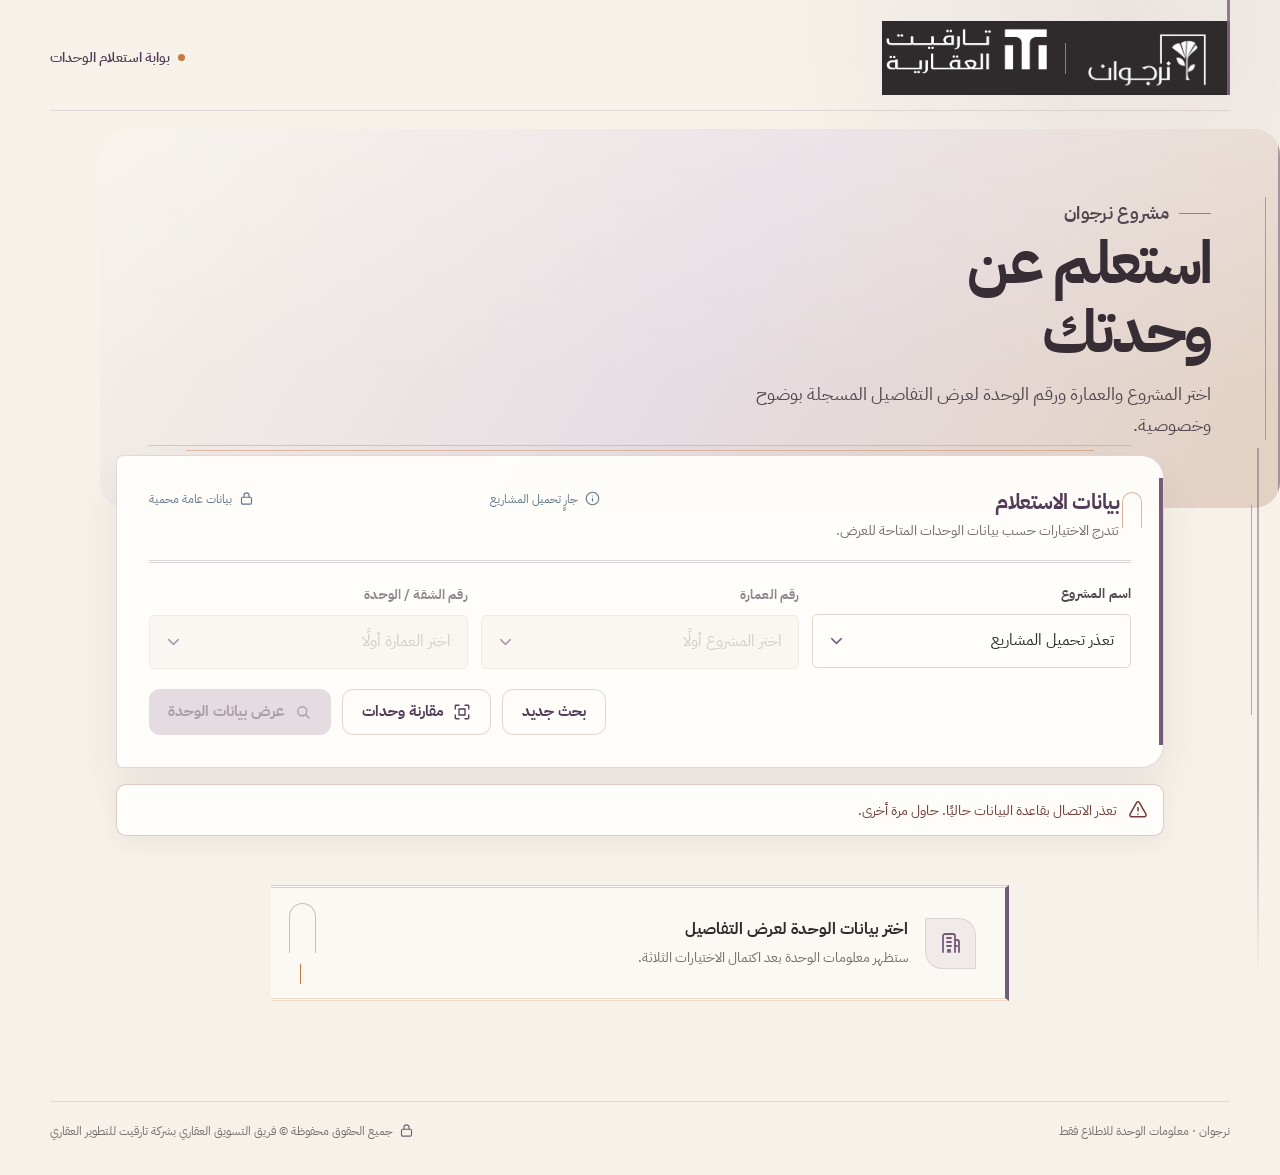
==== index.html @ e67d5ae8 "3" ====
<!doctype html>
<html lang="ar" dir="rtl">
  <head>
    <meta charset="UTF-8" />
    <meta name="viewport" content="width=device-width, initial-scale=1.0, maximum-scale=1" />
    <meta name="theme-color" content="#f6f1e9" />
    <meta name="description" content="بوابة الاستعلام عن وحدات مشروع نرجوان" />
    <link rel="preconnect" href="https://fonts.googleapis.com" />
    <link rel="preconnect" href="https://fonts.gstatic.com" crossorigin />
    <link href="https://fonts.googleapis.com/css2?family=IBM+Plex+Sans+Arabic:wght@400;500;600;700&display=swap" rel="stylesheet" />
    <link rel="icon" href="assets/narjuwan-logo.png" />
    <title>نرجوان | استعلام الوحدات</title>
    <style>
      /* رُواق نرجوان: ضيافة رقمية عقارية هادئة؛ كريمي دافئ، نرجوان غباري، فواصل معمارية دقيقة، وتدرج مكاني من الاستعلام إلى بيانات الوحدة. */
      :root {
        --color-primary: #765b79;
        --color-primary-deep: #533c57;
        --color-secondary: #61778b;
        --color-accent: #c97743;
        --color-background: #f6f1e9;
        --color-surface: #fffdfa;
        --color-paper: #fbf8f2;
        --color-text: #2f2b2c;
        --color-muted: #756e6d;
        --color-border: #ded6cc;
        --color-success: #5a735d;
        --color-danger: #9d544e;
        --radius-sm: 10px;
        --radius-md: 18px;
        --radius-lg: 26px;
        --shadow-soft: 0 18px 45px rgba(65, 48, 61, 0.09);
        --shadow-subtle: 0 8px 24px rgba(65, 48, 61, 0.06);
        --space-1: 0.5rem;
        --space-2: 0.75rem;
        --space-3: 1rem;
        --space-4: 1.5rem;
        --space-5: 2rem;
        --space-6: 3rem;
        --ease-out: cubic-bezier(0.23, 1, 0.32, 1);
      }

      * { box-sizing: border-box; }
      html { background: var(--color-background); scroll-behavior: smooth; }
      body {
        min-width: 320px;
        margin: 0;
        color: var(--color-text);
        background:
          radial-gradient(circle at 88% 2%, rgba(118, 91, 121, 0.09), transparent 22rem),
          var(--color-background);
        font-family: "IBM Plex Sans Arabic", Tahoma, Arial, sans-serif;
        font-size: 16px;
        line-height: 1.7;
      }
      button, select { font: inherit; }
      button { border: 0; }
      button:focus-visible, select:focus-visible, a:focus-visible {
        outline: 3px solid rgba(201, 119, 67, 0.46);
        outline-offset: 3px;
      }
      button:not(:disabled), select:not(:disabled) { cursor: pointer; }
      button:disabled, select:disabled { cursor: not-allowed; }
      svg { display: block; }
      .visually-hidden {
        position: absolute; width: 1px; height: 1px; padding: 0; margin: -1px;
        overflow: hidden; clip: rect(0, 0, 0, 0); white-space: nowrap; border: 0;
      }
      .shell { width: min(1180px, calc(100% - 32px)); margin: 0 auto; }
      .site-header { position: relative; z-index: 2; padding: 21px 0 0; }
      .site-header::before { position: absolute; top: 0; right: max(24px, calc((100vw - 1180px) / 2)); width: 3px; height: 47px; background: var(--color-primary); content: ""; opacity: 0.78; }
      .header-inner {
        display: flex; align-items: center; justify-content: space-between; gap: var(--space-3);
        min-height: 68px; padding-bottom: 15px; border-bottom: 1px solid rgba(118, 91, 121, 0.16);
      }
      .brand { display: inline-flex; align-items: center; min-width: 0; min-height: 68px; padding: 8px 16px; gap: 17px; border-right: 3px solid var(--color-primary); background: #2f2b2c; }
      .narjuwan-logo-wrap { display: grid; place-items: center; width: 128px; height: 58px; overflow: hidden; background: transparent; }
      .narjuwan-official-logo { display:block;width:100%;height:100%;object-fit:contain;object-position:center;filter:none; }
      .brand-divider { width: 1px; height: 31px; background: rgba(255, 253, 250, 0.42); }
      .company-logo-wrap { position: relative; width: 150px; height: 56px; padding: 0; background: transparent; }
      .company-logo { display: block; width: 100%; height: 100%; object-fit: contain; object-position: center; transform: scale(1.18); mix-blend-mode: screen; }
      .company-logo-fallback {
        display: none; align-items: center; justify-content: center; width: 100%; height: 100%;
        color: var(--color-primary-deep); border: 1px solid var(--color-border); border-radius: 8px;
        font-weight: 700; letter-spacing: 0.07em; direction: ltr;
      }
      .project-chip { display: inline-flex; align-items: center; gap: 8px; color: var(--color-primary-deep); font-size: 0.86rem; font-weight: 600; white-space: nowrap; }
      .project-chip::before { width: 7px; height: 7px; border-radius: 50%; background: var(--color-accent); content: ""; }

      .hero { position: relative; margin: 18px 0 0; min-height: 314px; overflow: hidden; border-radius: var(--radius-lg); background: #e9e2d9; }
      .hero::before {
        position: absolute; inset: 0; background-image: linear-gradient(120deg, rgba(246,241,233,.98), rgba(229,220,229,.82) 52%, rgba(194,118,68,.16));
        background-position: center; background-size: cover; content: "";
      }
      .hero::after { position: absolute; inset: 0; background: linear-gradient(180deg, rgba(255, 253, 250, 0.22), transparent 68%); content: ""; }
      .hero-content { position: relative; z-index: 1; width: min(640px, 100%); padding: clamp(2.2rem, 6vw, 4.2rem); border-right: 2px solid rgba(118, 91, 121, 0.55); }
      .hero-content::after { position: absolute; top: 18%; right: 12px; bottom: 18%; width: 1px; background: rgba(201,119,67,0.72); content: ""; }
      .eyebrow { display: inline-flex; align-items: center; gap: 9px; margin: 0 0 11px; color: var(--color-primary-deep); font-size: 0.8rem; font-weight: 700; letter-spacing: 0.02em; }
      .eyebrow::before { width: 32px; height: 1px; background: var(--color-accent); content: ""; }
      h1, h2, h3, p { margin-top: 0; }
      h1 { max-width: 8ch; margin-bottom: 12px; color: #372d35; font-size: clamp(2.1rem, 5.4vw, 3.75rem); font-weight: 700; line-height: 1.15; letter-spacing: -0.04em; }
      .hero p { max-width: 37rem; margin-bottom: 0; color: #514951; font-size: clamp(1rem, 1.6vw, 1.13rem); }

      .main-content { position: relative; padding: 0 0 76px; }
      .main-content::before { position: absolute; top: -7px; right: 21px; bottom: 56px; width: 2px; background: linear-gradient(var(--color-primary), var(--color-primary) 58%, transparent 92%); opacity: 0.48; content: ""; }
      .main-content::after { position: absolute; top: 50px; right: 28px; height: 210px; width: 1px; background: var(--color-accent); opacity: 0.65; content: ""; }
      .search-wrap { position: relative; z-index: 1; margin: -53px auto 0; width: min(1048px, calc(100% - 16px)); }
      .search-wrap::before, .search-wrap::after { position: absolute; right: 32px; left: 32px; height: 1px; background: var(--color-primary); content: ""; opacity: 0.24; }
      .search-wrap::before { top: -10px; }
      .search-wrap::after { top: -5px; right: 70px; left: 70px; background: var(--color-accent); opacity: 0.42; }
      .search-card { position: relative; padding: clamp(1.25rem, 3vw, 2rem); border: 1px solid rgba(118, 91, 121, 0.23); border-radius: 7px 23px 23px 7px; background: rgba(255, 253, 250, 0.96); box-shadow: 0 22px 42px rgba(65, 48, 61, 0.075); }
      .search-card::before { position: absolute; top: 22px; right: 0; bottom: 22px; width: 4px; background: var(--color-primary); content: ""; }
      .search-card::after { position: absolute; top: 36px; right: 21px; width: 18px; height: 35px; border: 1px solid rgba(201,119,67,0.55); border-bottom: 0; border-radius: 18px 18px 0 0; content: ""; }
      .card-heading { display: flex; align-items: flex-start; justify-content: space-between; gap: var(--space-3); margin-bottom: 21px; padding: 0 12px 17px 0; border-bottom: 3px double rgba(118, 91, 121, 0.25); }
      .card-heading h2 { margin-bottom: 3px; color: var(--color-primary-deep); font-size: 1.32rem; line-height: 1.35; letter-spacing: -0.025em; }
      .card-heading p { margin-bottom: 0; color: var(--color-muted); font-size: 0.88rem; }
      .data-note { display: inline-flex; align-items: center; gap: 7px; color: var(--color-secondary); font-size: 0.78rem; white-space: nowrap; }
      .data-note .icon { width: 15px; height: 15px; }
      .filter-grid { display: grid; grid-template-columns: repeat(3, minmax(0, 1fr)); gap: 13px; }
      .form-step { position: relative; min-width: 0; transition: opacity 180ms var(--ease-out), transform 180ms var(--ease-out); }
      .form-step:not(.is-ready) { opacity: 0.64; }
      .form-step.is-ready { opacity: 1; transform: translateY(-1px); }
      label { display: block; margin: 0 0 8px; color: #514951; font-size: 0.83rem; font-weight: 700; letter-spacing: 0.01em; }
      .select-box { position: relative; }
      select {
        width: 100%; min-height: 54px; appearance: none; border: 1px solid var(--color-border); border-radius: 5px;
        padding: 0 16px 0 43px; color: var(--color-text); background: var(--color-surface); transition: border-color 180ms var(--ease-out), box-shadow 180ms var(--ease-out), background 180ms var(--ease-out);
      }
      select:hover:not(:disabled) { border-color: #b9a9b5; }
      select:focus { border-color: var(--color-primary); box-shadow: 0 0 0 4px rgba(118, 91, 121, 0.11); }
      select:disabled { color: #9b9491; background: #f4efe8; }
      .select-box .icon { position: absolute; left: 15px; top: 50%; width: 19px; height: 19px; transform: translateY(-50%); color: var(--color-primary); pointer-events: none; }
      .form-actions { display: flex; align-items: center; justify-content: flex-end; gap: 11px; margin-top: 20px; }
      .button { display: inline-flex; align-items: center; justify-content: center; gap: 9px; min-height: 46px; padding: 0 19px; border-radius: 11px; font-size: 0.92rem; font-weight: 700; transition: transform 150ms var(--ease-out), background 150ms var(--ease-out), color 150ms var(--ease-out), border-color 150ms var(--ease-out); }
      .button:active:not(:disabled) { transform: scale(0.97); }
      .button .icon { width: 18px; height: 18px; }
      .button-primary { color: #fff; background: var(--color-primary-deep); box-shadow: 0 7px 16px rgba(83, 60, 87, 0.2); }
      .button-primary:hover:not(:disabled) { background: var(--color-primary); }
      .button-primary:disabled { color: #aa9eaa; background: #e4dce0; box-shadow: none; }
      .button-secondary { color: var(--color-primary-deep); border: 1px solid var(--color-border); background: transparent; }
      .button-secondary:hover { border-color: var(--color-primary); background: rgba(118, 91, 121, 0.06); }

      .notice-region { position: relative; z-index: 1; width: min(1048px, calc(100% - 16px)); margin: 16px auto 0; }
      .notice { display: flex; align-items: flex-start; gap: 11px; padding: 13px 15px; border: 1px solid; border-radius: var(--radius-sm); background: var(--color-surface); font-size: 0.9rem; box-shadow: var(--shadow-subtle); }
      .notice .icon { flex: 0 0 auto; width: 20px; height: 20px; margin-top: 2px; }
      .notice-error { color: #743d39; border-color: rgba(157, 84, 78, 0.3); }
      .notice-info { color: #52697e; border-color: rgba(97, 119, 139, 0.25); }

      .empty-state { position: relative; z-index: 1; display: flex; align-items: center; gap: 17px; width: min(738px, calc(100% - 42px)); margin: 49px auto 0; padding: 28px 29px 28px 43px; border-right: 4px solid var(--color-primary); border-top: 3px double rgba(118, 91, 121, 0.26); border-bottom: 3px double rgba(201, 119, 67, 0.23); background: rgba(255, 253, 250, 0.66); }
      .empty-state::before { position: absolute; top: 15px; left: 18px; width: 25px; height: 49px; border: 1px solid rgba(118,91,121,0.38); border-bottom: 0; border-radius: 25px 25px 0 0; content: ""; }
      .empty-state::after { position: absolute; left: 29px; bottom: 14px; width: 1px; height: 20px; background: var(--color-accent); content: ""; }
      .empty-symbol { display: grid; place-items: center; flex: 0 0 auto; width: 51px; height: 51px; color: var(--color-primary); border-radius: 0 17px 0 17px; background: rgba(118, 91, 121, 0.09); border: 1px solid rgba(118,91,121,0.16); }
      .empty-symbol .icon { width: 24px; height: 24px; }
      .empty-state h2 { margin-bottom: 3px; font-size: 1rem; }
      .empty-state p { margin-bottom: 0; color: var(--color-muted); font-size: 0.87rem; }

      .details { position: relative; z-index: 1; width: min(1048px, calc(100% - 16px)); margin: 34px auto 0; border-right: 2px solid rgba(118,91,121,0.36); padding-right: 18px; }
      .details[hidden], .empty-state[hidden], .notice-region[hidden] { display: none; }
      .details-background { position: absolute; inset: -20px -26px auto auto; z-index: -1; width: min(570px, 84%); height: 320px; border-radius: var(--radius-lg); background: linear-gradient(120deg, rgba(246,241,233,.94), rgba(229,220,229,.46), rgba(194,118,68,.10)); opacity: 0.7; }
      .unit-top { display: flex; align-items: flex-end; justify-content: space-between; gap: var(--space-4); padding: 12px 0 22px; border-bottom: 1px solid var(--color-border); }
      .breadcrumb { display: flex; flex-wrap: wrap; align-items: center; gap: 7px; margin-bottom: 12px; color: var(--color-muted); font-size: 0.82rem; }
      .breadcrumb-separator { color: var(--color-accent); }
      .unit-title-row { display: flex; align-items: center; flex-wrap: wrap; gap: 12px; }
      .unit-title-row h2 { margin: 0; font-size: clamp(1.55rem, 3vw, 2.15rem); letter-spacing: -0.03em; }
      .status-badge { display: inline-flex; align-items: center; min-height: 28px; padding: 2px 10px; border-radius: 999px; color: var(--color-primary-deep); background: rgba(118, 91, 121, 0.1); font-size: 0.78rem; font-weight: 700; }
      .status-badge.is-sold { color: #774331; background: rgba(201, 119, 67, 0.15); }
      .unit-top-meta { margin: 4px 0 0; color: var(--color-muted); font-size: 0.9rem; }
      .unit-tools { display: flex; flex-wrap: wrap; justify-content: flex-end; gap: 8px; }
      .unit-tools .button { min-height: 40px; padding: 0 12px; font-size: 0.82rem; }

      .summary-grid { display: grid; grid-template-columns: repeat(4, 1fr); gap: 1px; margin: 24px 0 29px; border: 1px solid var(--color-border); border-radius: var(--radius-md); overflow: hidden; background: var(--color-border); box-shadow: var(--shadow-subtle); }
      .summary-item { min-height: 119px; padding: 20px; background: rgba(255, 253, 250, 0.97); }
      .summary-label { display: flex; align-items: center; gap: 7px; color: var(--color-muted); font-size: 0.78rem; font-weight: 600; }
      .summary-label .icon { width: 16px; height: 16px; color: var(--color-primary); }
      .summary-value { display: block; margin-top: 10px; color: var(--color-primary-deep); font-size: clamp(1.18rem, 2.2vw, 1.55rem); font-weight: 700; line-height: 1.25; overflow-wrap: anywhere; }
      .summary-item:last-child .summary-value { color: var(--color-accent); }

      .compare-panel, .compare-results { position: relative; z-index: 1; width: min(1048px, calc(100% - 16px)); margin: 22px auto 0; padding: clamp(1.2rem, 2.6vw, 1.7rem); border: 1px solid rgba(118, 91, 121, 0.23); border-right: 4px solid var(--color-primary); border-radius: 7px 20px 20px 7px; background: rgba(255, 253, 250, 0.94); box-shadow: var(--shadow-subtle); }
      .compare-panel[hidden], .compare-results[hidden] { display: none; }
      .compare-heading { display: flex; align-items: flex-start; justify-content: space-between; gap: var(--space-3); padding-bottom: 14px; border-bottom: 3px double rgba(118, 91, 121, 0.24); }
      .compare-heading h2 { margin-bottom: 3px; color: var(--color-primary-deep); font-size: 1.2rem; }
      .compare-heading p { margin-bottom: 0; color: var(--color-muted); font-size: 0.84rem; }
      .compare-count { display: inline-flex; align-items: center; min-width: 43px; justify-content: center; padding: 4px 9px; color: var(--color-primary-deep); border: 1px solid rgba(118, 91, 121, 0.25); background: rgba(118, 91, 121, 0.08); font-size: 0.78rem; font-weight: 700; }
      .compare-list { display: flex; flex-wrap: wrap; gap: 9px; min-height: 38px; padding: 16px 0; }
      .compare-empty { margin: 0; color: var(--color-muted); font-size: 0.86rem; }
      .compare-chip { display: inline-flex; align-items: center; gap: 9px; min-height: 36px; padding: 5px 7px 5px 11px; border: 1px solid rgba(118, 91, 121, 0.25); border-radius: 999px; color: var(--color-primary-deep); background: rgba(118, 91, 121, 0.06); font-size: 0.82rem; font-weight: 700; }
      .compare-chip button { display: grid; place-items: center; width: 25px; height: 25px; color: var(--color-danger); border-radius: 50%; background: transparent; }
      .compare-chip button:hover { background: rgba(157, 84, 78, 0.1); }
      .compare-actions { display: flex; flex-wrap: wrap; align-items: center; gap: 10px; }
      .compare-actions .button { min-height: 42px; font-size: 0.84rem; }
      .comparison-table-wrap { overflow-x: auto; margin-top: 16px; border: 1px solid var(--color-border); }
      .comparison-table { width: 100%; min-width: 720px; border-collapse: collapse; background: var(--color-surface); }
      .comparison-table th, .comparison-table td { padding: 13px 15px; border-left: 1px solid #eee7de; border-bottom: 1px solid #eee7de; text-align: right; vertical-align: middle; }
      .comparison-table thead th { color: var(--color-primary-deep); background: rgba(118, 91, 121, 0.08); font-size: 0.84rem; }
      .comparison-table thead th:first-child { min-width: 156px; }
      .comparison-table tbody th { color: var(--color-muted); background: var(--color-paper); font-size: 0.8rem; font-weight: 700; }
      .comparison-table td { color: var(--color-text); font-size: 0.9rem; font-weight: 500; }
      .comparison-table td.is-different { color: var(--color-primary-deep); background: rgba(201, 119, 67, 0.09); font-weight: 700; }
      .comparison-table tr:last-child th, .comparison-table tr:last-child td { border-bottom: 0; }
      .comparison-table th:last-child, .comparison-table td:last-child { border-left: 0; }

      .details-sections { display: grid; gap: 18px; }
      .detail-section { overflow: hidden; border: 1px solid rgba(222, 214, 204, 0.9); border-radius: var(--radius-md); background: rgba(255, 253, 250, 0.9); box-shadow: 0 10px 26px rgba(65, 48, 61, 0.045); }
      .section-title { position: relative; display: flex; align-items: center; gap: 10px; padding: 17px 20px; border-bottom: 0; }
      .section-title::after { position: absolute; right: 20px; bottom: 0; left: 20px; height: 3px; border-top: 1px solid rgba(118,91,121,0.24); border-bottom: 1px solid rgba(201,119,67,0.25); content: ""; }
      .section-title .icon { width: 19px; height: 19px; color: var(--color-primary); }
      .section-title h3 { margin: 0; color: var(--color-primary-deep); font-size: 1rem; }
      .detail-fields { display: grid; grid-template-columns: repeat(3, minmax(0, 1fr)); }
      .detail-field { min-width: 0; padding: 16px 20px; border-left: 1px solid #eee7de; border-bottom: 1px solid #eee7de; }
      .detail-field:nth-child(3n) { border-left: 0; }
      .detail-field:nth-last-child(-n + 3) { border-bottom: 0; }
      .field-label { display: block; margin-bottom: 5px; color: var(--color-muted); font-size: 0.76rem; font-weight: 600; }
      .field-value { display: block; color: var(--color-text); font-size: 0.92rem; font-weight: 500; overflow-wrap: anywhere; word-break: break-word; }
      .boolean-value { display: inline-flex; align-items: center; gap: 6px; }
      .boolean-value .icon { width: 16px; height: 16px; }
      .boolean-yes { color: var(--color-success); }
      .boolean-no { color: var(--color-danger); }
      .value-empty { color: #aaa09d; font-weight: 400; }
      .price-section .detail-field:last-child .field-value { color: var(--color-accent); font-size: 1.1rem; font-weight: 700; }

      .site-footer { padding: 24px 0 34px; color: var(--color-muted); font-size: 0.78rem; }
      .footer-inner { display: flex; align-items: center; justify-content: space-between; gap: 10px; padding-top: 18px; border-top: 1px solid rgba(118, 91, 121, 0.16); }
      .footer-lock { display: inline-flex; align-items: center; gap: 6px; }
      .footer-lock .icon { width: 15px; height: 15px; color: var(--color-primary); }

      .skeleton { position: relative; overflow: hidden; color: transparent !important; border-radius: 7px; background: #ece6de !important; }
      .skeleton::after { position: absolute; inset: 0; transform: translateX(100%); background: linear-gradient(90deg, transparent, rgba(255,255,255,0.68), transparent); content: ""; animation: shimmer 1.25s infinite; }
      @keyframes shimmer { to { transform: translateX(-100%); } }

      @media (max-width: 820px) {
        .filter-grid { grid-template-columns: 1fr; gap: 12px; }
        .form-actions { justify-content: stretch; }
        .form-actions .button-primary { flex: 1; }
        .summary-grid { grid-template-columns: repeat(2, 1fr); }
        .summary-item { min-height: 103px; }
        .detail-fields { grid-template-columns: repeat(2, minmax(0, 1fr)); }
        .detail-field:nth-child(3n) { border-left: 1px solid #eee7de; }
        .detail-field:nth-child(2n) { border-left: 0; }
        .detail-field:nth-last-child(-n + 3) { border-bottom: 1px solid #eee7de; }
        .detail-field:nth-last-child(-n + 2) { border-bottom: 0; }
        .compare-heading { display: block; }
        .compare-count { margin-top: 9px; }
      }
      @media (max-width: 600px) {
        .shell { width: min(100% - 24px, 1180px); }
        .site-header { padding-top: 10px; }
        .header-inner { min-height: 57px; }
        .company-logo-wrap { width: 104px; height: 34px; }
        .brand { min-height: 55px; padding: 6px 10px; gap: 10px; }
        .brand-divider { height: 24px; }
        .narjuwan-logo-wrap { width: 104px; height: 44px; }
        .company-logo-wrap { width: 118px; height: 44px; }
        .project-chip { font-size: 0.72rem; }
        .hero { min-height: 286px; margin-top: 12px; border-radius: 20px; }
        .hero::before { background-image: linear-gradient(120deg, rgba(246,241,233,.98), rgba(229,220,229,.82) 52%, rgba(194,118,68,.16)); }
        .hero-content { padding: 2rem 1.45rem; }
        h1 { font-size: 2.25rem; }
        .main-content::before { right: 12px; }
        .search-wrap, .details, .notice-region { width: min(100% - 8px, 1048px); }
        .search-card { padding: 1.2rem; border-radius: 5px 18px 18px 5px; }
        .card-heading { display: block; }
        .data-note { margin-top: 8px; }
        .form-actions { display: grid; grid-template-columns: 1fr; }
        .form-actions .button { width: 100%; }
        .empty-state { width: calc(100% - 18px); padding: 21px 20px 21px 37px; }
        .details { padding-right: 10px; }
        .unit-top { display: block; }
        .unit-tools { justify-content: flex-start; margin-top: 18px; }
        .summary-grid { margin-top: 19px; }
        .summary-item { padding: 15px; }
        .detail-fields { grid-template-columns: 1fr; }
        .detail-field, .detail-field:nth-child(2n), .detail-field:nth-child(3n) { border-left: 0; border-bottom: 1px solid #eee7de; }
        .detail-field:last-child { border-bottom: 0; }
        .site-footer { padding-bottom: 22px; }
        .footer-inner { display: block; }
        .footer-lock { margin-top: 5px; }
        .compare-panel, .compare-results { width: calc(100% - 8px); padding: 1.1rem; }
        .compare-actions { display: grid; grid-template-columns: 1fr; }
        .compare-actions .button { width: 100%; }
      }
      @media (prefers-reduced-motion: reduce) { html { scroll-behavior: auto; } *, *::before, *::after { animation-duration: 0.01ms !important; animation-iteration-count: 1 !important; transition-duration: 0.01ms !important; } }
      @media print {
        @page { margin: 14mm; }
        body { background: #fff; color: #222; font-size: 11pt; }
        .site-header { padding: 0; }
        .site-header .project-chip, .hero, .search-wrap, .notice-region, .empty-state, .unit-tools, .site-footer { display: none !important; }
        .header-inner { min-height: auto; padding-bottom: 10px; border-bottom: 1px solid #999; }
        .company-logo-wrap { width: 105px; }
        .main-content { padding: 0; }
        .main-content::before, .details-background { display: none; }
        .details { width: 100%; margin: 18px 0 0; }
        .unit-top { padding-bottom: 12px; }
        .summary-grid, .detail-section { break-inside: avoid; box-shadow: none; }
        .summary-grid { margin: 14px 0 18px; }
        .summary-item { min-height: 78px; padding: 11px; }
        .detail-section { margin-bottom: 12px; border-color: #ccc; }
        .section-title, .detail-field { padding: 9px 11px; }
        .field-value { font-size: 0.85rem; }
      }
    </style>
  </head>
  <body>
    <svg class="visually-hidden" aria-hidden="true" focusable="false">
      <symbol id="icon-building" viewBox="0 0 24 24" fill="none" stroke="currentColor" stroke-width="1.8" stroke-linecap="round" stroke-linejoin="round"><path d="M4 21V5a2 2 0 0 1 2-2h8a2 2 0 0 1 2 2v16"/><path d="M16 9h2a2 2 0 0 1 2 2v10"/><path d="M8 7h4M8 11h4M8 15h4M9 21v-2h2v2M16 15h2"/></symbol>
      <symbol id="icon-door" viewBox="0 0 24 24" fill="none" stroke="currentColor" stroke-width="1.8" stroke-linecap="round" stroke-linejoin="round"><path d="M4 21h16"/><path d="M6 21V4a1 1 0 0 1 1-1h8a1 1 0 0 1 1 1v17"/><path d="M10 12h.01"/></symbol>
      <symbol id="icon-chevron" viewBox="0 0 24 24" fill="none" stroke="currentColor" stroke-width="1.8" stroke-linecap="round" stroke-linejoin="round"><path d="m6 9 6 6 6-6"/></symbol>
      <symbol id="icon-search" viewBox="0 0 24 24" fill="none" stroke="currentColor" stroke-width="1.8" stroke-linecap="round" stroke-linejoin="round"><circle cx="11" cy="11" r="6"/><path d="m16 16 4 4"/></symbol>
      <symbol id="icon-lock" viewBox="0 0 24 24" fill="none" stroke="currentColor" stroke-width="1.8" stroke-linecap="round" stroke-linejoin="round"><rect width="16" height="11" x="4" y="10" rx="2"/><path d="M8 10V7a4 4 0 0 1 8 0v3"/></symbol>
      <symbol id="icon-ruler" viewBox="0 0 24 24" fill="none" stroke="currentColor" stroke-width="1.8" stroke-linecap="round" stroke-linejoin="round"><path d="m2 18 16-16 4 4L6 22l-4-4Z"/><path d="m10 6 2 2M7 9l2 2M4 12l2 2M13 3l2 2"/></symbol>
      <symbol id="icon-bed" viewBox="0 0 24 24" fill="none" stroke="currentColor" stroke-width="1.8" stroke-linecap="round" stroke-linejoin="round"><path d="M2 4v16M22 4v16M2 12h20"/><path d="M4 12V7h6a3 3 0 0 1 3 3v2M22 12V9a2 2 0 0 0-2-2h-4a3 3 0 0 0-3 3"/></symbol>
      <symbol id="icon-bath" viewBox="0 0 24 24" fill="none" stroke="currentColor" stroke-width="1.8" stroke-linecap="round" stroke-linejoin="round"><path d="M4 10h16v5a5 5 0 0 1-5 5H9a5 5 0 0 1-5-5v-5Z"/><path d="M6 20v2M18 20v2M6 10V7a3 3 0 0 1 6 0v1"/><path d="M19 6h.01"/></symbol>
      <symbol id="icon-wallet" viewBox="0 0 24 24" fill="none" stroke="currentColor" stroke-width="1.8" stroke-linecap="round" stroke-linejoin="round"><path d="M20 7V6a2 2 0 0 0-2-2H5a3 3 0 0 0 0 6h15v8a2 2 0 0 1-2 2H5a3 3 0 0 1-3-3V7"/><path d="M16 14h2"/></symbol>
      <symbol id="icon-file" viewBox="0 0 24 24" fill="none" stroke="currentColor" stroke-width="1.8" stroke-linecap="round" stroke-linejoin="round"><path d="M15 2H6a2 2 0 0 0-2 2v16a2 2 0 0 0 2 2h12a2 2 0 0 0 2-2V7Z"/><path d="M14 2v6h6M8 13h8M8 17h5"/></symbol>
      <symbol id="icon-car" viewBox="0 0 24 24" fill="none" stroke="currentColor" stroke-width="1.8" stroke-linecap="round" stroke-linejoin="round"><path d="m5 17-1 4M19 17l1 4M4 13l2.2-5.4A2 2 0 0 1 8 6.4h8a2 2 0 0 1 1.8 1.2L20 13"/><path d="M3 13h18v5H3zM7 17h.01M17 17h.01"/></symbol>
      <symbol id="icon-check" viewBox="0 0 24 24" fill="none" stroke="currentColor" stroke-width="2" stroke-linecap="round" stroke-linejoin="round"><path d="m5 12 4 4L19 6"/></symbol>
      <symbol id="icon-x" viewBox="0 0 24 24" fill="none" stroke="currentColor" stroke-width="2" stroke-linecap="round" stroke-linejoin="round"><path d="m6 6 12 12M18 6 6 18"/></symbol>
      <symbol id="icon-alert" viewBox="0 0 24 24" fill="none" stroke="currentColor" stroke-width="1.8" stroke-linecap="round" stroke-linejoin="round"><path d="M10.3 3.1 2.5 17a2 2 0 0 0 1.7 3h15.6a2 2 0 0 0 1.7-3L13.7 3.1a2 2 0 0 0-3.4 0Z"/><path d="M12 9v4M12 17h.01"/></symbol>
      <symbol id="icon-link" viewBox="0 0 24 24" fill="none" stroke="currentColor" stroke-width="1.8" stroke-linecap="round" stroke-linejoin="round"><path d="M10 13a5 5 0 0 0 7.1.1l2-2a5 5 0 0 0-7.1-7.1l-1.1 1.1"/><path d="M14 11a5 5 0 0 0-7.1-.1l-2 2A5 5 0 0 0 12 20l1.1-1.1"/></symbol>
      <symbol id="icon-print" viewBox="0 0 24 24" fill="none" stroke="currentColor" stroke-width="1.8" stroke-linecap="round" stroke-linejoin="round"><path d="M6 9V3h12v6M6 18H4a2 2 0 0 1-2-2v-5a2 2 0 0 1 2-2h16a2 2 0 0 1 2 2v5a2 2 0 0 1-2 2h-2"/><path d="M6 14h12v7H6z"/></symbol>
      <symbol id="icon-info" viewBox="0 0 24 24" fill="none" stroke="currentColor" stroke-width="1.8" stroke-linecap="round" stroke-linejoin="round"><circle cx="12" cy="12" r="10"/><path d="M12 16v-4M12 8h.01"/></symbol>
      <symbol id="icon-compare" viewBox="0 0 24 24" fill="none" stroke="currentColor" stroke-width="1.8" stroke-linecap="round" stroke-linejoin="round"><path d="M8 3H4a1 1 0 0 0-1 1v4M16 3h4a1 1 0 0 1 1 1v4M8 21H4a1 1 0 0 1-1-1v-4M16 21h4a1 1 0 0 0 1-1v-4"/><path d="M8 8h8v8H8z"/></symbol>
    </svg>

    <header class="site-header">
      <div class="shell header-inner">
        <div class="brand" aria-label="بوابة نرجوان">
          <div class="narjuwan-logo-wrap" aria-label="نرجوان"><img class="narjuwan-official-logo" src="[data-uri]" alt="شعار مشروع نرجوان" /></div>
          <span class="brand-divider" aria-hidden="true"></span>
          <div class="company-logo-wrap">
            <img id="companyLogo" class="company-logo" src="[data-uri]" alt="شعار شركة تارقيت للتطوير العقاري" />
            <div id="companyLogoFallback" class="company-logo-fallback" aria-hidden="true">TG</div>
          </div>
        </div>
        <span class="project-chip">بوابة استعلام الوحدات</span>
      </div>
    </header>

    <main>
      <section class="shell hero" aria-labelledby="pageTitle">
        <div class="hero-content">
          <p class="eyebrow">مشروع نرجوان</p>
          <h1 id="pageTitle">استعلم عن وحدتك</h1>
          <p>اختر المشروع والعمارة ورقم الوحدة لعرض التفاصيل المسجلة بوضوح وخصوصية.</p>
        </div>
      </section>

      <section class="main-content" aria-label="استعلام بيانات الوحدة">
        <div class="search-wrap">
          <form id="searchForm" class="search-card" novalidate>
            <div class="card-heading">
              <div>
                <h2>بيانات الاستعلام</h2>
                <p>تتدرج الاختيارات حسب بيانات الوحدات المتاحة للعرض.</p>
              </div>
              <span class="data-note" id="filtersLoading" hidden></span>
              <span class="data-note" id="filtersReady"><svg class="icon" aria-hidden="true"><use href="#icon-lock"></use></svg>بيانات عامة محمية</span>
            </div>
            <div class="filter-grid">
              <div id="projectStep" class="form-step is-ready">
                <label for="projectSelect">اسم المشروع</label>
                <div class="select-box">
                  <select id="projectSelect" name="project" aria-describedby="projectHint"><option value="">جارٍ تحميل المشاريع…</option></select>
                  <svg class="icon" aria-hidden="true"><use href="#icon-chevron"></use></svg>
                </div>
                <span id="projectHint" class="visually-hidden">اختر اسم المشروع أولًا</span>
              </div>
              <div id="buildingStep" class="form-step">
                <label for="buildingSelect">رقم العمارة</label>
                <div class="select-box">
                  <select id="buildingSelect" name="building" disabled><option value="">اختر المشروع أولًا</option></select>
                  <svg class="icon" aria-hidden="true"><use href="#icon-chevron"></use></svg>
                </div>
              </div>
              <div id="unitStep" class="form-step">
                <label for="unitSelect">رقم الشقة / الوحدة</label>
                <div class="select-box">
                  <select id="unitSelect" name="unit" disabled><option value="">اختر العمارة أولًا</option></select>
                  <svg class="icon" aria-hidden="true"><use href="#icon-chevron"></use></svg>
                </div>
              </div>
            </div>
            <div class="form-actions">
              <button id="resetButton" class="button button-secondary" type="button">بحث جديد</button>
              <button id="compareToggle" class="button button-secondary" type="button"><svg class="icon" aria-hidden="true"><use href="#icon-compare"></use></svg>مقارنة وحدات</button>
              <button id="searchButton" class="button button-primary" type="submit" disabled><svg class="icon" aria-hidden="true"><use href="#icon-search"></use></svg>عرض بيانات الوحدة</button>
            </div>
          </form>
        </div>

        <section id="comparePanel" class="compare-panel" aria-labelledby="compareTitle" hidden>
          <div class="compare-heading">
            <div><h2 id="compareTitle">مقارنة الوحدات</h2><p>أضف من وحدتين إلى خمس وحدات، ثم قارن بياناتها العامة في جدول واحد.</p></div>
            <span id="compareCount" class="compare-count">0 / 5</span>
          </div>
          <div id="compareList" class="compare-list"></div>
          <div class="compare-actions"><button id="addSelectedToCompare" class="button button-primary" type="button" disabled><svg class="icon" aria-hidden="true"><use href="#icon-compare"></use></svg>إضافة الوحدة المختارة</button><button id="showComparison" class="button button-secondary" type="button" disabled><svg class="icon" aria-hidden="true"><use href="#icon-compare"></use></svg>عرض المقارنة</button><button id="clearComparison" class="button button-secondary" type="button">مسح المقارنة</button></div>
        </section>

        <section id="compareResults" class="compare-results" aria-live="polite" aria-label="نتائج مقارنة الوحدات" hidden></section>

        <div id="noticeRegion" class="notice-region" aria-live="polite" hidden></div>

        <section id="emptyState" class="empty-state" aria-labelledby="emptyTitle">
          <div class="empty-symbol"><svg class="icon" aria-hidden="true"><use href="#icon-building"></use></svg></div>
          <div><h2 id="emptyTitle">اختر بيانات الوحدة لعرض التفاصيل</h2><p>ستظهر معلومات الوحدة بعد اكتمال الاختيارات الثلاثة.</p></div>
        </section>

        <section id="details" class="details" aria-live="polite" aria-label="تفاصيل الوحدة" hidden>
          <div class="details-background" aria-hidden="true"></div>
          <div id="unitTop"></div>
          <div id="summaryGrid" class="summary-grid"></div>
          <div id="detailsSections" class="details-sections"></div>
        </section>
      </section>
    </main>

    <footer class="site-footer"><div class="shell footer-inner"><span>نرجوان · معلومات الوحدة للاطلاع فقط</span><span class="footer-lock"><svg class="icon" aria-hidden="true"><use href="#icon-lock"></use></svg>جميع الحقوق محفوظة © فريق التسويق العقاري بشركة تارقيت للتطوير العقاري</span></div></footer>

    <script>
      /* رُواق نرجوان: تنفيذ أحادي الصفحة يتقدم بخطوات استعلام واضحة ويعرض الحقول الخضراء المصرّح بها فقط عبر RLS دون إدخال HTML ديناميكي. */
      const CONFIG = {
        apiUrl: 'https://qspyetuujfanlutqtqmd.supabase.co/functions/v1/narjuwan-api',
        projectName: 'نرجوان',
        currency: 'SAR'
      };

      const STATE = { controllers: {}, currentUnit: null, filtersReady: false, compareUnits: [], compareOpen: false };
      const DOM = {
        form: document.getElementById('searchForm'), project: document.getElementById('projectSelect'), building: document.getElementById('buildingSelect'), unit: document.getElementById('unitSelect'),
        projectStep: document.getElementById('projectStep'), buildingStep: document.getElementById('buildingStep'), unitStep: document.getElementById('unitStep'),
        searchButton: document.getElementById('searchButton'), resetButton: document.getElementById('resetButton'), compareToggle: document.getElementById('compareToggle'),
        filtersLoading: document.getElementById('filtersLoading'), filtersReady: document.getElementById('filtersReady'), notice: document.getElementById('noticeRegion'),
        empty: document.getElementById('emptyState'), details: document.getElementById('details'), unitTop: document.getElementById('unitTop'), summary: document.getElementById('summaryGrid'), sections: document.getElementById('detailsSections'),
        comparePanel: document.getElementById('comparePanel'), compareList: document.getElementById('compareList'), compareCount: document.getElementById('compareCount'), addSelected: document.getElementById('addSelectedToCompare'), showComparison: document.getElementById('showComparison'), clearComparison: document.getElementById('clearComparison'), compareResults: document.getElementById('compareResults'),
        companyLogo: document.getElementById('companyLogo'), companyLogoFallback: document.getElementById('companyLogoFallback')
      };

      const SECTION_DEFINITIONS = [
        { title: 'بيانات الوحدة', icon: 'building', fields: [
          ['العمارة', 'building_no', 'text'], ['الدور', 'floor_name', 'text'], ['رقم الوحدة', 'unit_no', 'text']
        ] },
        { title: 'المساحات', icon: 'ruler', fields: [
          ['صافي المساحة', 'net_area', 'area'], ['إجمالي مساحة الوحدة', 'total_area', 'area']
        ] },
        { title: 'المواقف والمزايا', icon: 'car', fields: [
          ['موقف بدروم', 'basement_parking', 'boolean'], ['موقف بالدور الأرضي', 'ground_parking', 'boolean'], ['موقف إضافي', 'extra_parking_1', 'boolean'], ['إطلالة على شارع', 'street_view', 'boolean'], ['إطلالة على شارعين', 'two_street_view', 'boolean'], ['مجلس منفصل', 'separate_majlis', 'boolean'], ['مستودع', 'storage', 'boolean'], ['عدد التراسات', 'terraces_count', 'number'], ['عدد غرف النوم', 'bedrooms_count', 'number'], ['عدد دورات المياه', 'bathrooms_count', 'number']
        ] },
        { title: 'السعر النهائي', icon: 'wallet', className: 'price-section', fields: [
          ['السعر النهائي للوحدة', 'final_price', 'money']
        ] }
      ];
      const COMPARISON_FIELDS = [
        ['العمارة', 'building_no', 'text'], ['الدور', 'floor_name', 'text'], ['رقم الوحدة', 'unit_no', 'text'], ['صافي المساحة', 'net_area', 'area'], ['إجمالي مساحة الوحدة', 'total_area', 'area'], ['موقف بدروم', 'basement_parking', 'boolean'], ['موقف بالدور الأرضي', 'ground_parking', 'boolean'], ['موقف إضافي', 'extra_parking_1', 'boolean'], ['إطلالة على شارع', 'street_view', 'boolean'], ['إطلالة على شارعين', 'two_street_view', 'boolean'], ['مجلس منفصل', 'separate_majlis', 'boolean'], ['مستودع', 'storage', 'boolean'], ['عدد التراسات', 'terraces_count', 'number'], ['عدد غرف النوم', 'bedrooms_count', 'number'], ['عدد دورات المياه', 'bathrooms_count', 'number'], ['السعر النهائي للوحدة', 'final_price', 'money']
      ];

      function icon(name, className) {
        const svg = document.createElementNS('http://www.w3.org/2000/svg', 'svg');
        svg.setAttribute('aria-hidden', 'true'); svg.setAttribute('class', className || 'icon');
        const use = document.createElementNS('http://www.w3.org/2000/svg', 'use'); use.setAttribute('href', '#icon-' + name); svg.appendChild(use); return svg;
      }
      function element(tag, className, text) { const node = document.createElement(tag); if (className) node.className = className; if (text !== undefined && text !== null) node.textContent = text; return node; }
      function uniqueSorted(values) { return [...new Set(values.filter(Boolean).map(String))].sort((a,b) => a.localeCompare(b, 'ar', { numeric: true })); }
      function isBlank(value) { return value === null || value === undefined || value === ''; }
      function formatNumber(value, fractionDigits) { if (isBlank(value)) return '—'; const n = Number(value); return Number.isFinite(n) ? new Intl.NumberFormat('ar-SA', { maximumFractionDigits: fractionDigits, minimumFractionDigits: 0 }).format(n) : String(value); }
      function formatArea(value) { return isBlank(value) ? '—' : formatNumber(Math.round(Number(value)), 0) + ' م²'; }
      function formatMoney(value) { if (isBlank(value)) return '—'; const n = Number(value); return Number.isFinite(n) ? new Intl.NumberFormat('ar-SA', { useGrouping: true, maximumFractionDigits: 0, minimumFractionDigits: 0 }).format(Math.round(n)) + ' ﷼' : String(value); }
      function formatDate(value) { if (isBlank(value)) return '—'; const parts = String(value).split('-'); if (parts.length !== 3) return String(value); const numbers = new Intl.NumberFormat('ar-SA', { useGrouping: false }); return parts.map(part => numbers.format(Number(part))).join(' / '); }
      function visibleText(value, type) { if (type === 'money') return formatMoney(value); if (type === 'area') return formatArea(value); if (type === 'number') return formatNumber(value, 0); if (type === 'date') return formatDate(value); return isBlank(value) ? '—' : String(value); }
      function timeoutError() { const error = new Error('timeout'); error.name = 'TimeoutError'; return error; }

      async function supabaseRequest(scope, table, params) {
        if (STATE.controllers[scope]) STATE.controllers[scope].abort();
        const controller = new AbortController(); STATE.controllers[scope] = controller;
        const timeout = window.setTimeout(() => controller.abort(timeoutError()), 12000);
        let action = '', payload = {};
        if (scope === 'projects') action = 'public.projects';
        else if (scope === 'buildings') { action = 'public.buildings'; payload = { project: String(params.project_name || '').replace(/^eq\./,'') }; }
        else if (scope === 'units') { action = 'public.units'; payload = { project: String(params.project_name || '').replace(/^eq\./,''), building: String(params.building_no || '').replace(/^eq\./,'') }; }
        else { action = 'public.detail'; payload = { project: String(params.project_name || '').replace(/^eq\./,''), building: String(params.building_no || '').replace(/^eq\./,''), unit: String(params.unit_no || '').replace(/^eq\./,'') }; }
        try {
          const response = await fetch(CONFIG.apiUrl, { method:'POST', signal: controller.signal, headers:{'Content-Type':'application/json','Accept':'application/json'}, body:JSON.stringify({action,payload}) });
          let body=null; try{body=await response.json()}catch{}
          if (!response.ok || body?.error) throw new Error(body?.message || ('http_' + response.status));
          return Array.isArray(body) ? body : (body || []);
        } catch (error) {
          if (controller.signal.aborted && error.name !== 'TimeoutError') { const abort = new Error('aborted'); abort.name = 'AbortError'; throw abort; }
          console.error('Narjuwan API error', error); throw error;
        } finally {
          window.clearTimeout(timeout); if (STATE.controllers[scope] === controller) STATE.controllers[scope] = null;
        }
      }
      function clearNode(node) { while (node.firstChild) node.removeChild(node.firstChild); }
      function setSelectOptions(select, placeholder, values, selectedValue) {
        clearNode(select); const placeholderOption = element('option', null, placeholder); placeholderOption.value = ''; select.appendChild(placeholderOption);
        values.forEach(value => { const option = element('option', null, value); option.value = value; select.appendChild(option); });
        if (selectedValue && values.includes(selectedValue)) select.value = selectedValue;
      }
      function setSelectLoading(select, label) { clearNode(select); const option = element('option', null, label); option.value = ''; select.appendChild(option); select.disabled = true; }
      function setFilterLoading(active, label) { DOM.filtersLoading.hidden = !active; DOM.filtersReady.hidden = active; if (active) { clearNode(DOM.filtersLoading); DOM.filtersLoading.append(icon('info')); DOM.filtersLoading.append(document.createTextNode(label)); } }
      function updateStepStates() {
        DOM.buildingStep.classList.toggle('is-ready', Boolean(DOM.project.value)); DOM.unitStep.classList.toggle('is-ready', Boolean(DOM.building.value));
        DOM.searchButton.disabled = !(DOM.project.value && DOM.building.value && DOM.unit.value);
        DOM.addSelected.disabled = !(DOM.project.value && DOM.building.value && DOM.unit.value) || STATE.compareUnits.length >= 5;
      }
      function hideResults() { STATE.currentUnit = null; DOM.details.hidden = true; DOM.empty.hidden = false; }
      function clearNotice() { clearNode(DOM.notice); DOM.notice.hidden = true; }
      function showNotice(message, kind) { clearNode(DOM.notice); const notice = element('div', 'notice notice-' + (kind || 'error')); notice.append(icon(kind === 'info' ? 'info' : 'alert')); notice.append(element('span', null, message)); DOM.notice.append(notice); DOM.notice.hidden = false; }
      function errorMessage(error, fallback) { if (error.name === 'TimeoutError') return 'استغرق الاتصال وقتًا أطول من المتوقع. حاول مرة أخرى.'; if (error.name === 'AbortError') return null; return fallback || 'تعذر الاتصال بقاعدة البيانات حاليًا. حاول مرة أخرى.'; }

      async function loadProjects(preferredProject) {
        setFilterLoading(true, 'جارٍ تحميل المشاريع'); clearNotice();
        try {
          const rows = await supabaseRequest('projects', 'public_units', { select: 'project_name', order: 'project_name.asc' });
          const projects = uniqueSorted(rows.map(row => row.project_name));
          setSelectOptions(DOM.project, 'اختر اسم المشروع', projects, preferredProject || CONFIG.projectName);
          DOM.project.disabled = false; STATE.filtersReady = true;
          if (!projects.length) showNotice('لا توجد وحدات متاحة للعرض في الوقت الحالي.', 'info');
          updateStepStates(); return projects;
        } catch (error) { const message = errorMessage(error); if (message) showNotice(message); setSelectOptions(DOM.project, 'تعذر تحميل المشاريع', [], ''); return []; }
        finally { setFilterLoading(false); }
      }
      async function loadBuildings(preferredBuilding) {
        const project = DOM.project.value; hideResults(); clearNotice();
        setSelectLoading(DOM.building, 'اختر رقم العمارة'); setSelectLoading(DOM.unit, 'اختر العمارة أولًا'); updateStepStates();
        if (!project) { setSelectOptions(DOM.building, 'اختر المشروع أولًا', [], ''); return []; }
        setFilterLoading(true, '');
        try {
          const rows = await supabaseRequest('buildings', 'public_units', { select: 'building_no', project_name: 'eq.' + project, order: 'building_no.asc' });
          const buildings = uniqueSorted(rows.map(row => row.building_no));
          setSelectOptions(DOM.building, buildings.length ? 'اختر رقم العمارة' : 'لا توجد عمارات متاحة', buildings, preferredBuilding);
          DOM.building.disabled = !buildings.length; if (!buildings.length) showNotice('لا توجد وحدات متاحة لهذه المشروع.', 'info'); updateStepStates(); return buildings;
        } catch (error) { const message = errorMessage(error); if (message) showNotice(message); setSelectOptions(DOM.building, 'تعذر تحميل العمارات', [], ''); return []; }
        finally { setFilterLoading(false); }
      }
      async function loadUnits(preferredUnit) {
        const project = DOM.project.value, building = DOM.building.value; hideResults(); clearNotice(); setSelectLoading(DOM.unit, 'جارٍ تحميل الوحدات…'); updateStepStates();
        if (!project || !building) { setSelectOptions(DOM.unit, 'اختر العمارة أولًا', [], ''); return []; }
        setFilterLoading(true, 'جارٍ تحميل الوحدات');
        try {
          const rows = await supabaseRequest('units', 'public_units', { select: 'unit_no', project_name: 'eq.' + project, building_no: 'eq.' + building, order: 'unit_no.asc' });
          const units = uniqueSorted(rows.map(row => row.unit_no));
          setSelectOptions(DOM.unit, units.length ? 'اختر رقم الوحدة' : 'لا توجد وحدات متاحة', units, preferredUnit);
          DOM.unit.disabled = !units.length; if (!units.length) showNotice('لا توجد وحدات متاحة بهذه العمارة.', 'info'); updateStepStates(); return units;
        } catch (error) { const message = errorMessage(error); if (message) showNotice(message); setSelectOptions(DOM.unit, 'تعذر تحميل الوحدات', [], ''); return []; }
        finally { setFilterLoading(false); }
      }
      function makeDetailField(label, key, type, unit) {
        const field = element('div', 'detail-field'); field.append(element('span', 'field-label', label)); const raw = unit[key];
        if (type === 'boolean' && !isBlank(raw)) { const value = element('span', 'field-value boolean-value ' + (raw ? 'boolean-yes' : 'boolean-no')); value.append(icon(raw ? 'check' : 'x')); value.append(document.createTextNode(raw ? 'نعم' : 'لا')); field.append(value); }
        else { const value = element('span', 'field-value' + (isBlank(raw) ? ' value-empty' : ''), visibleText(raw, type)); field.append(value); }
        return field;
      }
      function unitKey(unit) { return [unit.project_name, unit.building_no, unit.unit_no].join('|'); }
      function comparisonValue(unit, key, type) { const raw = unit[key]; if (type === 'boolean') return isBlank(raw) ? '—' : raw ? 'نعم' : 'لا'; return visibleText(raw, type); }
      function renderComparePanel() {
        DOM.comparePanel.hidden = !STATE.compareOpen; clearNode(DOM.compareList); DOM.compareCount.textContent = STATE.compareUnits.length + ' / 5'; DOM.showComparison.disabled = STATE.compareUnits.length < 2; updateStepStates();
        if (!STATE.compareUnits.length) { DOM.compareList.append(element('p', 'compare-empty', 'اختر وحدة ثم اضغط «إضافة للمقارنة». يمكنك إضافة حتى خمس وحدات.')); return; }
        STATE.compareUnits.forEach(unit => { const chip = element('div', 'compare-chip', 'العمارة ' + unit.building_no + ' · الوحدة ' + unit.unit_no); const remove = element('button', null, '×'); remove.type = 'button'; remove.setAttribute('aria-label', 'إزالة الوحدة ' + unit.unit_no + ' من المقارنة'); remove.addEventListener('click', () => removeComparisonUnit(unitKey(unit))); chip.append(remove); DOM.compareList.append(chip); });
      }
      function addUnitToCompare(unit) {
        const key = unitKey(unit); if (STATE.compareUnits.some(item => unitKey(item) === key)) { STATE.compareOpen = true; renderComparePanel(); return; }
        if (STATE.compareUnits.length >= 5) { showNotice('يمكن مقارنة خمس وحدات كحد أقصى.', 'info'); return; }
        STATE.compareUnits.push(unit); STATE.compareOpen = true; renderComparePanel(); if (!DOM.compareResults.hidden) renderComparison(); DOM.comparePanel.scrollIntoView({ behavior: 'smooth', block: 'center' });
      }
      function addCurrentUnitToCompare() { if (!STATE.currentUnit) { showNotice('اختر الوحدة من الاستعلام أعلاه ثم أضفها من لوحة المقارنة.', 'info'); return; } addUnitToCompare(STATE.currentUnit); }
      async function addSelectedUnitToCompare() {
        const project = DOM.project.value, building = DOM.building.value, unit = DOM.unit.value;
        if (!project || !building || !unit) { showNotice('اختر المشروع والعمارة والوحدة أولًا.', 'info'); return; }
        const selectedKey = [project, building, unit].join('|');
        if (STATE.compareUnits.some(item => unitKey(item) === selectedKey)) { showNotice('هذه الوحدة موجودة بالفعل في المقارنة.', 'info'); return; }
        DOM.addSelected.disabled = true;
        try { const rows = await supabaseRequest('compare-add', 'public_units', { select: '*', project_name: 'eq.' + project, building_no: 'eq.' + building, unit_no: 'eq.' + unit, limit: '1' }); if (!rows.length) { showNotice('تعذر العثور على الوحدة المختارة للمقارنة.', 'info'); return; } addUnitToCompare(rows[0]); }
        catch (error) { const message = errorMessage(error); if (message) showNotice(message); }
        finally { updateStepStates(); }
      }
      function removeComparisonUnit(key) { STATE.compareUnits = STATE.compareUnits.filter(unit => unitKey(unit) !== key); if (STATE.compareUnits.length < 2) DOM.compareResults.hidden = true; renderComparePanel(); if (!DOM.compareResults.hidden) renderComparison(); }
      function clearComparison() { STATE.compareUnits = []; DOM.compareResults.hidden = true; renderComparePanel(); }
      function renderComparison() {
        if (STATE.compareUnits.length < 2) { showNotice('أضف وحدتين على الأقل لعرض المقارنة.', 'info'); return; }
        clearNode(DOM.compareResults); const heading = element('div', 'compare-heading'); heading.append(element('div', null)); heading.firstChild.append(element('h2', null, 'نتائج مقارنة الوحدات'), element('p', null, 'تُبرز الخانات الملونة الفروق بين الوحدات المختارة.')); const count = element('span', 'compare-count', STATE.compareUnits.length + ' وحدات'); heading.append(count); DOM.compareResults.append(heading);
        const wrap = element('div', 'comparison-table-wrap'); const table = document.createElement('table'); table.className = 'comparison-table'; const thead = document.createElement('thead'); const headRow = document.createElement('tr'); headRow.append(element('th', null, 'المعلومة')); STATE.compareUnits.forEach(unit => headRow.append(element('th', null, 'العمارة ' + unit.building_no + ' · الوحدة ' + unit.unit_no))); thead.append(headRow); table.append(thead); const tbody = document.createElement('tbody');
        COMPARISON_FIELDS.forEach(([label, key, type]) => { const row = document.createElement('tr'); row.append(element('th', null, label)); const values = STATE.compareUnits.map(unit => comparisonValue(unit, key, type)); const different = new Set(values).size > 1; values.forEach(value => row.append(element('td', different ? 'is-different' : '', value))); tbody.append(row); }); table.append(tbody); wrap.append(table); DOM.compareResults.append(wrap); DOM.compareResults.hidden = false; DOM.compareResults.scrollIntoView({ behavior: 'smooth', block: 'start' });
      }
      function renderUnit(unit) {
        STATE.currentUnit = unit; clearNode(DOM.unitTop); clearNode(DOM.summary); clearNode(DOM.sections); clearNotice(); DOM.empty.hidden = true;
        const top = element('div', 'unit-top'); const titleBlock = element('div'); const breadcrumb = element('nav', 'breadcrumb'); breadcrumb.setAttribute('aria-label', 'مسار الوحدة'); [unit.project_name, 'العمارة ' + unit.building_no, 'الوحدة ' + unit.unit_no].forEach((item, index) => { if (index) breadcrumb.append(element('span', 'breadcrumb-separator', '/')); breadcrumb.append(element('span', null, item || '—')); }); titleBlock.append(breadcrumb);
        const titleRow = element('div', 'unit-title-row'); titleRow.append(element('h2', null, 'الوحدة ' + (unit.unit_no || '—'))); if (!isBlank(unit.unit_status)) { const status = element('span', 'status-badge' + (unit.unit_status === 'مباعة' ? ' is-sold' : ''), unit.unit_status); titleRow.append(status); } titleBlock.append(titleRow); titleBlock.append(element('p', 'unit-top-meta', 'العمارة ' + (unit.building_no || '—') + ' · الدور ' + (unit.floor_name || '—'))); top.append(titleBlock);
        const tools = element('div', 'unit-tools'); const compareButton = element('button', 'button button-secondary', STATE.compareUnits.some(item => unitKey(item) === unitKey(unit)) ? 'ضمن المقارنة' : 'إضافة للمقارنة'); compareButton.type = 'button'; compareButton.append(icon('compare')); compareButton.disabled = STATE.compareUnits.some(item => unitKey(item) === unitKey(unit)) || STATE.compareUnits.length >= 5; compareButton.addEventListener('click', addCurrentUnitToCompare); const copyButton = element('button', 'button button-secondary', 'نسخ رابط الوحدة'); copyButton.type = 'button'; copyButton.append(icon('link')); copyButton.addEventListener('click', copyUnitLink); const printButton = element('button', 'button button-secondary', 'طباعة بيانات الوحدة'); printButton.type = 'button'; printButton.append(icon('print')); printButton.addEventListener('click', () => window.print()); tools.append(compareButton, copyButton, printButton); top.append(tools); DOM.unitTop.append(top);
        const summaries = [['إجمالي المساحة', 'total_area', 'area', 'ruler'], ['غرف النوم', 'bedrooms_count', 'number', 'bed'], ['دورات المياه', 'bathrooms_count', 'number', 'bath'], ['السعر النهائي', 'final_price', 'money', 'wallet']];
        summaries.forEach(([label, key, type, iconName]) => { const item = element('div', 'summary-item'); const labelNode = element('span', 'summary-label'); labelNode.append(icon(iconName)); labelNode.append(document.createTextNode(label)); item.append(labelNode, element('strong', 'summary-value' + (isBlank(unit[key]) ? ' value-empty' : ''), visibleText(unit[key], type))); DOM.summary.append(item); });
        SECTION_DEFINITIONS.forEach(definition => { const section = element('section', 'detail-section' + (definition.className ? ' ' + definition.className : '')); const header = element('div', 'section-title'); header.append(icon(definition.icon), element('h3', null, definition.title)); const fields = element('div', 'detail-fields'); definition.fields.forEach(([label, key, type]) => fields.append(makeDetailField(label, key, type, unit))); section.append(header, fields); DOM.sections.append(section); });
        DOM.details.hidden = false; updateUrl(); window.setTimeout(() => DOM.details.scrollIntoView({ behavior: 'smooth', block: 'start' }), 80);
      }
      function renderSkeleton() {
        DOM.details.hidden = false; DOM.empty.hidden = true; clearNode(DOM.unitTop); clearNode(DOM.summary); clearNode(DOM.sections);
        const top = element('div', 'unit-top'); const title = element('div'); title.append(element('div', 'skeleton', '____________________')); const line = element('p', 'unit-top-meta skeleton', '________________'); title.append(line); top.append(title); DOM.unitTop.append(top);
        for (let i = 0; i < 4; i++) { const item = element('div', 'summary-item'); item.append(element('span', 'summary-label skeleton', '__________'), element('strong', 'summary-value skeleton', '___________')); DOM.summary.append(item); }
      }
      async function fetchUnit() {
        const project = DOM.project.value, building = DOM.building.value, unit = DOM.unit.value; if (!project || !building || !unit) return;
        clearNotice(); renderSkeleton(); DOM.searchButton.disabled = true;
        try {
          const rows = await supabaseRequest('detail', 'public_units', { select: '*', project_name: 'eq.' + project, building_no: 'eq.' + building, unit_no: 'eq.' + unit, limit: '1' });
          if (!rows.length) { DOM.details.hidden = true; DOM.empty.hidden = false; showNotice('الوحدة غير موجودة أو غير متاحة للعرض.', 'info'); return; }
          renderUnit(rows[0]);
        } catch (error) { DOM.details.hidden = true; DOM.empty.hidden = false; const message = errorMessage(error); if (message) showNotice(message); }
        finally { updateStepStates(); }
      }
      function updateUrl() { if (!STATE.currentUnit) return; const url = new URL(window.location.href); url.search = ''; url.searchParams.set('project', DOM.project.value); url.searchParams.set('building', DOM.building.value); url.searchParams.set('unit', DOM.unit.value); window.history.replaceState({}, '', url); }
      async function copyUnitLink(event) { const url = window.location.href; try { await navigator.clipboard.writeText(url); const button = event.currentTarget; const original = button.textContent; button.textContent = 'تم نسخ الرابط'; button.append(icon('check')); window.setTimeout(() => { button.textContent = original; button.append(icon('link')); }, 1800); } catch { showNotice('تعذر نسخ الرابط تلقائيًا. يمكنك نسخه من شريط العنوان.', 'info'); } }
      function resetSearch() {
        Object.values(STATE.controllers).forEach(controller => { if (controller) controller.abort(); }); STATE.currentUnit = null; clearNotice(); DOM.project.value = ''; setSelectOptions(DOM.building, 'اختر المشروع أولًا', [], ''); setSelectOptions(DOM.unit, 'اختر العمارة أولًا', [], ''); DOM.building.disabled = true; DOM.unit.disabled = true; DOM.details.hidden = true; DOM.empty.hidden = false; const url = new URL(window.location.href); url.search = ''; window.history.replaceState({}, '', url); updateStepStates(); DOM.project.focus();
      }
      async function init() {
        DOM.companyLogo.addEventListener('error', () => { DOM.companyLogo.style.display = 'none'; DOM.companyLogoFallback.style.display = 'flex'; });
        DOM.project.addEventListener('change', () => loadBuildings()); DOM.building.addEventListener('change', () => loadUnits()); DOM.unit.addEventListener('change', updateStepStates); DOM.form.addEventListener('submit', event => { event.preventDefault(); fetchUnit(); }); DOM.resetButton.addEventListener('click', resetSearch); DOM.compareToggle.addEventListener('click', () => { STATE.compareOpen = !STATE.compareOpen; renderComparePanel(); }); DOM.addSelected.addEventListener('click', addSelectedUnitToCompare); DOM.showComparison.addEventListener('click', renderComparison); DOM.clearComparison.addEventListener('click', clearComparison);
        const params = new URLSearchParams(window.location.search); const targetProject = params.get('project'); const targetBuilding = params.get('building'); const targetUnit = params.get('unit'); const projects = await loadProjects(targetProject);
        if (targetProject && !projects.includes(targetProject)) { showNotice('رابط الوحدة لا يشير إلى وحدة متاحة للعرض.', 'info'); return; }
        const selectedProject = targetProject || (projects.includes(CONFIG.projectName) ? CONFIG.projectName : ''); if (selectedProject) { DOM.project.value = selectedProject; const buildings = await loadBuildings(targetBuilding); if (targetBuilding && !buildings.includes(targetBuilding)) { showNotice('رابط الوحدة لا يشير إلى عمارة متاحة للعرض.', 'info'); return; } if (targetBuilding) { DOM.building.value = targetBuilding; const units = await loadUnits(targetUnit); if (targetUnit && units.includes(targetUnit)) { DOM.unit.value = targetUnit; updateStepStates(); await fetchUnit(); } else if (targetUnit) { showNotice('الوحدة غير موجودة أو غير متاحة للعرض.', 'info'); } } }
      }
      init();
    </script>
  </body>
</html>
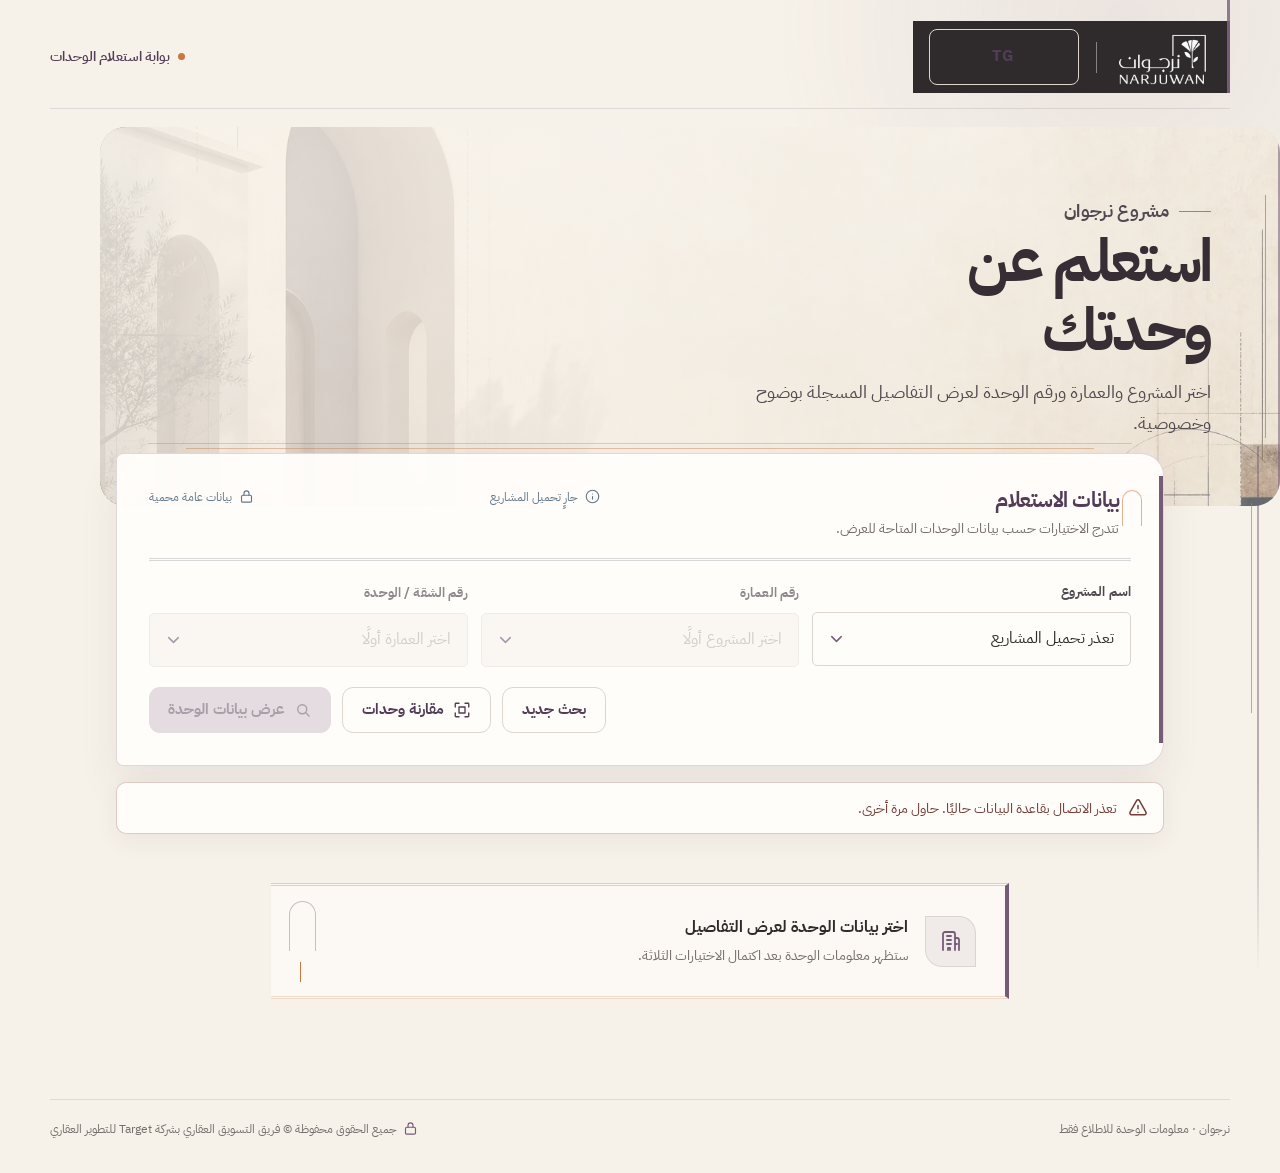
==== commit 9c6cc476: "Update index.html" ====
--- a/index.html
+++ b/index.html
@@ -8,7 +8,7 @@
     <link rel="preconnect" href="https://fonts.googleapis.com" />
     <link rel="preconnect" href="https://fonts.gstatic.com" crossorigin />
     <link href="https://fonts.googleapis.com/css2?family=IBM+Plex+Sans+Arabic:wght@400;500;600;700&display=swap" rel="stylesheet" />
-    <link rel="icon" href="assets/narjuwan-logo.png" />
+    <link rel="icon" href="[data-uri]" type="image/png" />
     <title>نرجوان | استعلام الوحدات</title>
     <style>
       /* رُواق نرجوان: ضيافة رقمية عقارية هادئة؛ كريمي دافئ، نرجوان غباري، فواصل معمارية دقيقة، وتدرج مكاني من الاستعلام إلى بيانات الوحدة. */
@@ -73,8 +73,8 @@
         min-height: 68px; padding-bottom: 15px; border-bottom: 1px solid rgba(118, 91, 121, 0.16);
       }
       .brand { display: inline-flex; align-items: center; min-width: 0; min-height: 68px; padding: 8px 16px; gap: 17px; border-right: 3px solid var(--color-primary); background: #2f2b2c; }
-      .narjuwan-logo-wrap { display: grid; place-items: center; width: 128px; height: 58px; overflow: hidden; background: transparent; }
-      .narjuwan-official-logo { display:block;width:100%;height:100%;object-fit:contain;object-position:center;filter:none; }
+      .narjuwan-logo-wrap { display: grid; place-items: center; width: 97px; height: 56px; overflow: visible; background: transparent; }
+      .narjuwan-official-logo { display: block; width: 100%; height: 100%; object-fit: contain; object-position: center; transform: none; filter: contrast(1.14); }
       .brand-divider { width: 1px; height: 31px; background: rgba(255, 253, 250, 0.42); }
       .company-logo-wrap { position: relative; width: 150px; height: 56px; padding: 0; background: transparent; }
       .company-logo { display: block; width: 100%; height: 100%; object-fit: contain; object-position: center; transform: scale(1.18); mix-blend-mode: screen; }
@@ -88,7 +88,7 @@
 
       .hero { position: relative; margin: 18px 0 0; min-height: 314px; overflow: hidden; border-radius: var(--radius-lg); background: #e9e2d9; }
       .hero::before {
-        position: absolute; inset: 0; background-image: linear-gradient(120deg, rgba(246,241,233,.98), rgba(229,220,229,.82) 52%, rgba(194,118,68,.16));
+        position: absolute; inset: 0; background-image: linear-gradient(90deg, rgba(246, 241, 233, 0.82) 0%, rgba(246, 241, 233, 0.77) 45%, rgba(246, 241, 233, 0.18) 100%), url('[data-uri]');
         background-position: center; background-size: cover; content: "";
       }
       .hero::after { position: absolute; inset: 0; background: linear-gradient(180deg, rgba(255, 253, 250, 0.22), transparent 68%); content: ""; }
@@ -155,7 +155,7 @@
 
       .details { position: relative; z-index: 1; width: min(1048px, calc(100% - 16px)); margin: 34px auto 0; border-right: 2px solid rgba(118,91,121,0.36); padding-right: 18px; }
       .details[hidden], .empty-state[hidden], .notice-region[hidden] { display: none; }
-      .details-background { position: absolute; inset: -20px -26px auto auto; z-index: -1; width: min(570px, 84%); height: 320px; border-radius: var(--radius-lg); background: linear-gradient(120deg, rgba(246,241,233,.94), rgba(229,220,229,.46), rgba(194,118,68,.10)); opacity: 0.7; }
+      .details-background { position: absolute; inset: -20px -26px auto auto; z-index: -1; width: min(570px, 84%); height: 320px; border-radius: var(--radius-lg); background: linear-gradient(90deg, rgba(246,241,233,0.84), rgba(246,241,233,0.4)), url('[data-uri]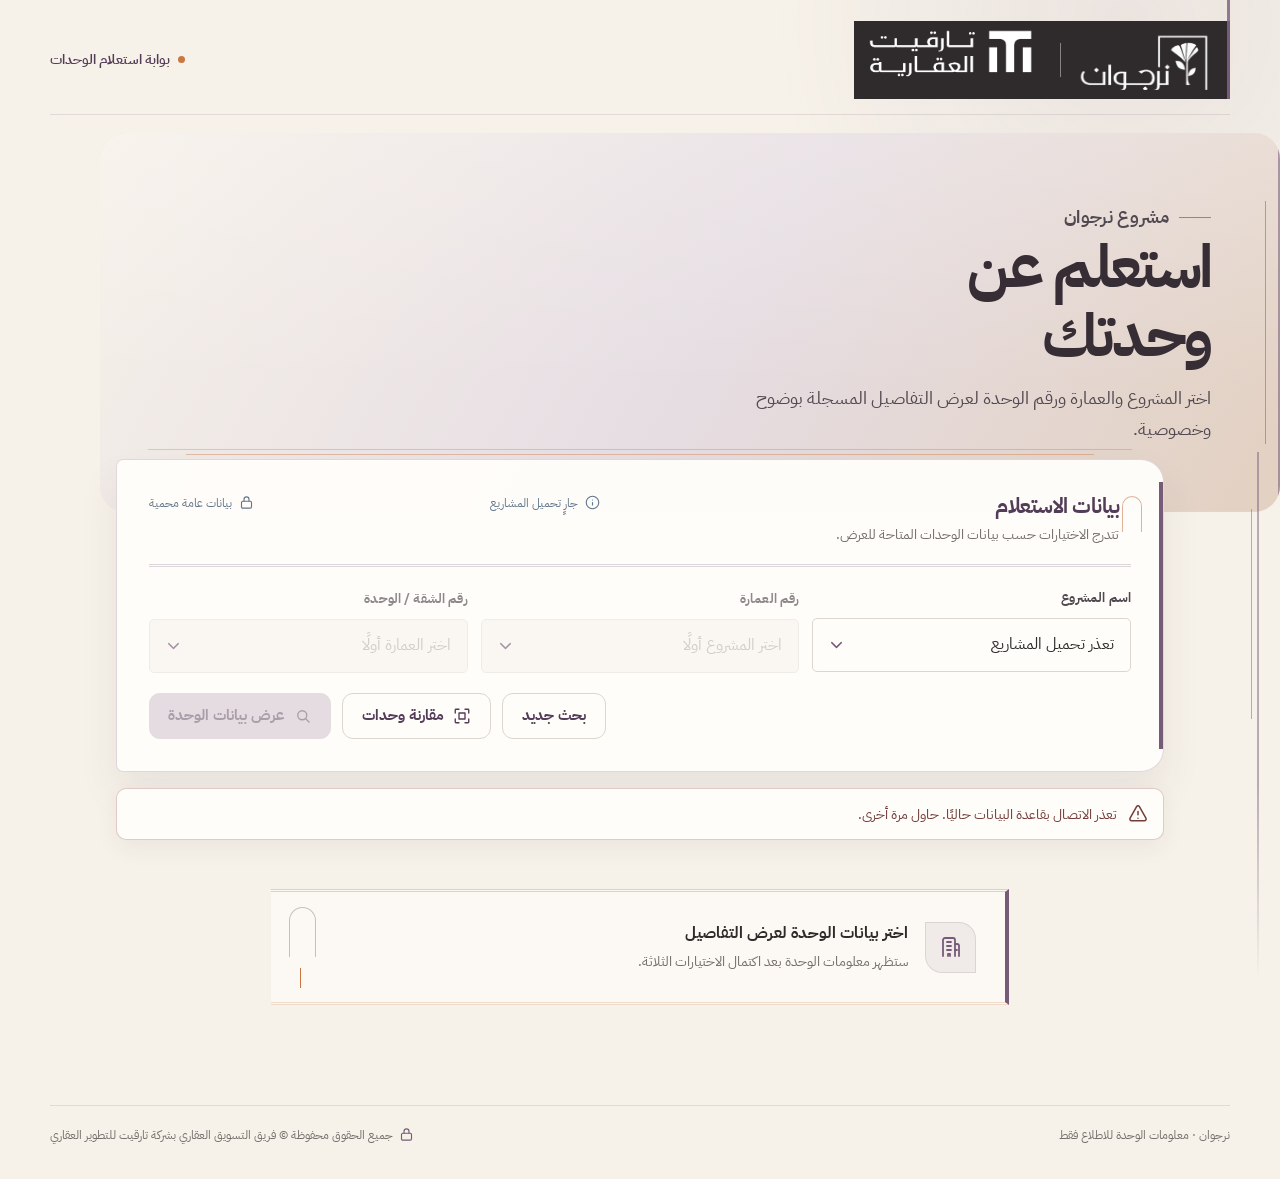
==== commit 9ce2cfea: "3" ====
--- a/index.html
+++ b/index.html
@@ -8,7 +8,7 @@
     <link rel="preconnect" href="https://fonts.googleapis.com" />
     <link rel="preconnect" href="https://fonts.gstatic.com" crossorigin />
     <link href="https://fonts.googleapis.com/css2?family=IBM+Plex+Sans+Arabic:wght@400;500;600;700&display=swap" rel="stylesheet" />
-    <link rel="icon" href="[data-uri]" type="image/png" />
+    <link rel="icon" href="assets/narjuwan-logo.png" />
     <title>نرجوان | استعلام الوحدات</title>
     <style>
       /* رُواق نرجوان: ضيافة رقمية عقارية هادئة؛ كريمي دافئ، نرجوان غباري، فواصل معمارية دقيقة، وتدرج مكاني من الاستعلام إلى بيانات الوحدة. */
@@ -73,8 +73,8 @@
         min-height: 68px; padding-bottom: 15px; border-bottom: 1px solid rgba(118, 91, 121, 0.16);
       }
       .brand { display: inline-flex; align-items: center; min-width: 0; min-height: 68px; padding: 8px 16px; gap: 17px; border-right: 3px solid var(--color-primary); background: #2f2b2c; }
-      .narjuwan-logo-wrap { display: grid; place-items: center; width: 97px; height: 56px; overflow: visible; background: transparent; }
-      .narjuwan-official-logo { display: block; width: 100%; height: 100%; object-fit: contain; object-position: center; transform: none; filter: contrast(1.14); }
+      .narjuwan-logo-wrap { display: grid; place-items: center; width: 128px; height: 58px; overflow: hidden; background: transparent; }
+      .narjuwan-official-logo { display:block;width:100%;height:100%;object-fit:contain;object-position:center;filter:none; }
       .brand-divider { width: 1px; height: 31px; background: rgba(255, 253, 250, 0.42); }
       .company-logo-wrap { position: relative; width: 150px; height: 56px; padding: 0; background: transparent; }
       .company-logo { display: block; width: 100%; height: 100%; object-fit: contain; object-position: center; transform: scale(1.18); mix-blend-mode: screen; }
@@ -88,7 +88,7 @@
 
       .hero { position: relative; margin: 18px 0 0; min-height: 314px; overflow: hidden; border-radius: var(--radius-lg); background: #e9e2d9; }
       .hero::before {
-        position: absolute; inset: 0; background-image: linear-gradient(90deg, rgba(246, 241, 233, 0.82) 0%, rgba(246, 241, 233, 0.77) 45%, rgba(246, 241, 233, 0.18) 100%), url('[data-uri]');
+        position: absolute; inset: 0; background-image: linear-gradient(120deg, rgba(246,241,233,.98), rgba(229,220,229,.82) 52%, rgba(194,118,68,.16));
         background-position: center; background-size: cover; content: "";
       }
       .hero::after { position: absolute; inset: 0; background: linear-gradient(180deg, rgba(255, 253, 250, 0.22), transparent 68%); content: ""; }
@@ -155,7 +155,7 @@
 
       .details { position: relative; z-index: 1; width: min(1048px, calc(100% - 16px)); margin: 34px auto 0; border-right: 2px solid rgba(118,91,121,0.36); padding-right: 18px; }
       .details[hidden], .empty-state[hidden], .notice-region[hidden] { display: none; }
-      .details-background { position: absolute; inset: -20px -26px auto auto; z-index: -1; width: min(570px, 84%); height: 320px; border-radius: var(--radius-lg); background: linear-gradient(90deg, rgba(246,241,233,0.84), rgba(246,241,233,0.4)), url('[data-uri]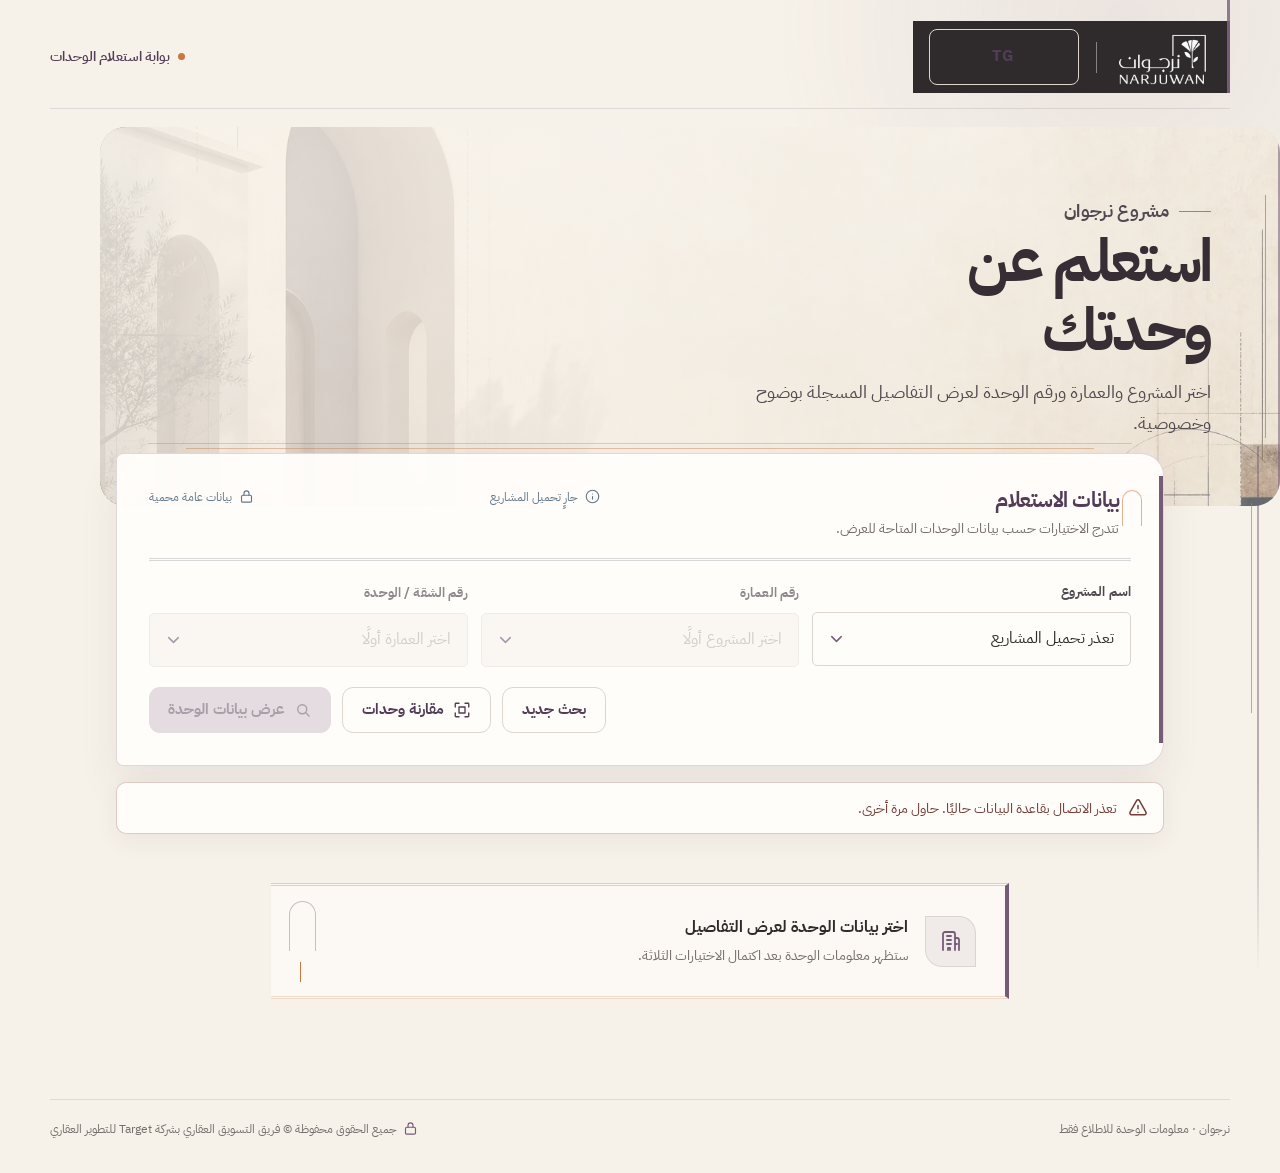
==== commit 0145a303: "2" ====
--- a/index.html
+++ b/index.html
@@ -8,7 +8,7 @@
     <link rel="preconnect" href="https://fonts.googleapis.com" />
     <link rel="preconnect" href="https://fonts.gstatic.com" crossorigin />
     <link href="https://fonts.googleapis.com/css2?family=IBM+Plex+Sans+Arabic:wght@400;500;600;700&display=swap" rel="stylesheet" />
-    <link rel="icon" href="assets/narjuwan-logo.png" />
+    <link rel="icon" href="[data-uri]" type="image/png" />
     <title>نرجوان | استعلام الوحدات</title>
     <style>
       /* رُواق نرجوان: ضيافة رقمية عقارية هادئة؛ كريمي دافئ، نرجوان غباري، فواصل معمارية دقيقة، وتدرج مكاني من الاستعلام إلى بيانات الوحدة. */
@@ -73,8 +73,8 @@
         min-height: 68px; padding-bottom: 15px; border-bottom: 1px solid rgba(118, 91, 121, 0.16);
       }
       .brand { display: inline-flex; align-items: center; min-width: 0; min-height: 68px; padding: 8px 16px; gap: 17px; border-right: 3px solid var(--color-primary); background: #2f2b2c; }
-      .narjuwan-logo-wrap { display: grid; place-items: center; width: 128px; height: 58px; overflow: hidden; background: transparent; }
-      .narjuwan-official-logo { display:block;width:100%;height:100%;object-fit:contain;object-position:center;filter:none; }
+      .narjuwan-logo-wrap { display: grid; place-items: center; width: 97px; height: 56px; overflow: visible; background: transparent; }
+      .narjuwan-official-logo { display: block; width: 100%; height: 100%; object-fit: contain; object-position: center; transform: none; filter: contrast(1.14); }
       .brand-divider { width: 1px; height: 31px; background: rgba(255, 253, 250, 0.42); }
       .company-logo-wrap { position: relative; width: 150px; height: 56px; padding: 0; background: transparent; }
       .company-logo { display: block; width: 100%; height: 100%; object-fit: contain; object-position: center; transform: scale(1.18); mix-blend-mode: screen; }
@@ -88,7 +88,7 @@
 
       .hero { position: relative; margin: 18px 0 0; min-height: 314px; overflow: hidden; border-radius: var(--radius-lg); background: #e9e2d9; }
       .hero::before {
-        position: absolute; inset: 0; background-image: linear-gradient(120deg, rgba(246,241,233,.98), rgba(229,220,229,.82) 52%, rgba(194,118,68,.16));
+        position: absolute; inset: 0; background-image: linear-gradient(90deg, rgba(246, 241, 233, 0.82) 0%, rgba(246, 241, 233, 0.77) 45%, rgba(246, 241, 233, 0.18) 100%), url('[data-uri]');
         background-position: center; background-size: cover; content: "";
       }
       .hero::after { position: absolute; inset: 0; background: linear-gradient(180deg, rgba(255, 253, 250, 0.22), transparent 68%); content: ""; }
@@ -155,7 +155,7 @@
 
       .details { position: relative; z-index: 1; width: min(1048px, calc(100% - 16px)); margin: 34px auto 0; border-right: 2px solid rgba(118,91,121,0.36); padding-right: 18px; }
       .details[hidden], .empty-state[hidden], .notice-region[hidden] { display: none; }
-      .details-background { position: absolute; inset: -20px -26px auto auto; z-index: -1; width: min(570px, 84%); height: 320px; border-radius: var(--radius-lg); background: linear-gradient(120deg, rgba(246,241,233,.94), rgba(229,220,229,.46), rgba(194,118,68,.10)); opacity: 0.7; }
+      .details-background { position: absolute; inset: -20px -26px auto auto; z-index: -1; width: min(570px, 84%); height: 320px; border-radius: var(--radius-lg); background: linear-gradient(90deg, rgba(246,241,233,0.84), rgba(246,241,233,0.4)), url('[data-uri]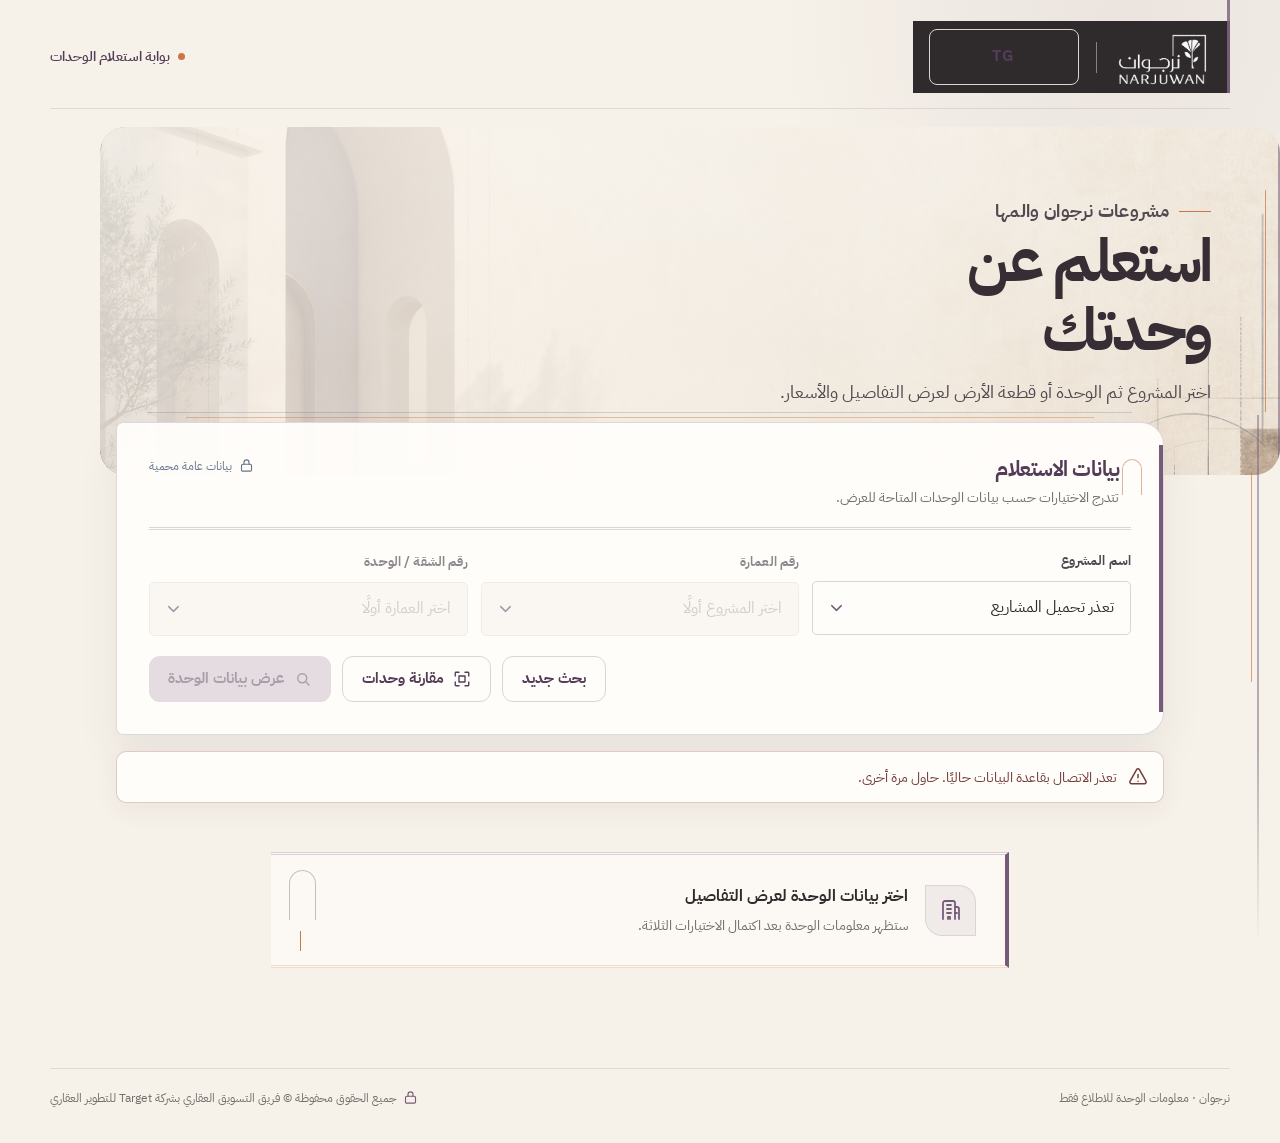
==== commit 57451da5: "Refine Maha land documents and street details Keep all street directions and missing-value labels, u" ====
--- a/index.html
+++ b/index.html
@@ -8,9 +8,11 @@
     <link rel="preconnect" href="https://fonts.googleapis.com" />
     <link rel="preconnect" href="https://fonts.gstatic.com" crossorigin />
     <link href="https://fonts.googleapis.com/css2?family=IBM+Plex+Sans+Arabic:wght@400;500;600;700&display=swap" rel="stylesheet" />
-    <link rel="icon" href="[data-uri]" type="image/png" />
+    <link rel="icon" href="assets/portal-image-1.png" type="image/png" />
     <title>نرجوان | استعلام الوحدات</title>
     <style>
+[hidden]{display:none!important}
+
       /* رُواق نرجوان: ضيافة رقمية عقارية هادئة؛ كريمي دافئ، نرجوان غباري، فواصل معمارية دقيقة، وتدرج مكاني من الاستعلام إلى بيانات الوحدة. */
       :root {
         --color-primary: #765b79;
@@ -88,7 +90,7 @@
 
       .hero { position: relative; margin: 18px 0 0; min-height: 314px; overflow: hidden; border-radius: var(--radius-lg); background: #e9e2d9; }
       .hero::before {
-        position: absolute; inset: 0; background-image: linear-gradient(90deg, rgba(246, 241, 233, 0.82) 0%, rgba(246, 241, 233, 0.77) 45%, rgba(246, 241, 233, 0.18) 100%), url('[data-uri]');
+        position: absolute; inset: 0; background-image: linear-gradient(90deg, rgba(246, 241, 233, 0.82) 0%, rgba(246, 241, 233, 0.77) 45%, rgba(246, 241, 233, 0.18) 100%), url('assets/portal-image-2.png');
         background-position: center; background-size: cover; content: "";
       }
       .hero::after { position: absolute; inset: 0; background: linear-gradient(180deg, rgba(255, 253, 250, 0.22), transparent 68%); content: ""; }
@@ -115,7 +117,7 @@
       .card-heading p { margin-bottom: 0; color: var(--color-muted); font-size: 0.88rem; }
       .data-note { display: inline-flex; align-items: center; gap: 7px; color: var(--color-secondary); font-size: 0.78rem; white-space: nowrap; }
       .data-note .icon { width: 15px; height: 15px; }
-      .filter-grid { display: grid; grid-template-columns: repeat(3, minmax(0, 1fr)); gap: 13px; }
+      .filter-grid { display: grid; grid-template-columns: repeat(auto-fit, minmax(180px, 1fr)); gap: 13px; }
       .form-step { position: relative; min-width: 0; transition: opacity 180ms var(--ease-out), transform 180ms var(--ease-out); }
       .form-step:not(.is-ready) { opacity: 0.64; }
       .form-step.is-ready { opacity: 1; transform: translateY(-1px); }
@@ -155,7 +157,7 @@
 
       .details { position: relative; z-index: 1; width: min(1048px, calc(100% - 16px)); margin: 34px auto 0; border-right: 2px solid rgba(118,91,121,0.36); padding-right: 18px; }
       .details[hidden], .empty-state[hidden], .notice-region[hidden] { display: none; }
-      .details-background { position: absolute; inset: -20px -26px auto auto; z-index: -1; width: min(570px, 84%); height: 320px; border-radius: var(--radius-lg); background: linear-gradient(90deg, rgba(246,241,233,0.84), rgba(246,241,233,0.4)), url('[data-uri]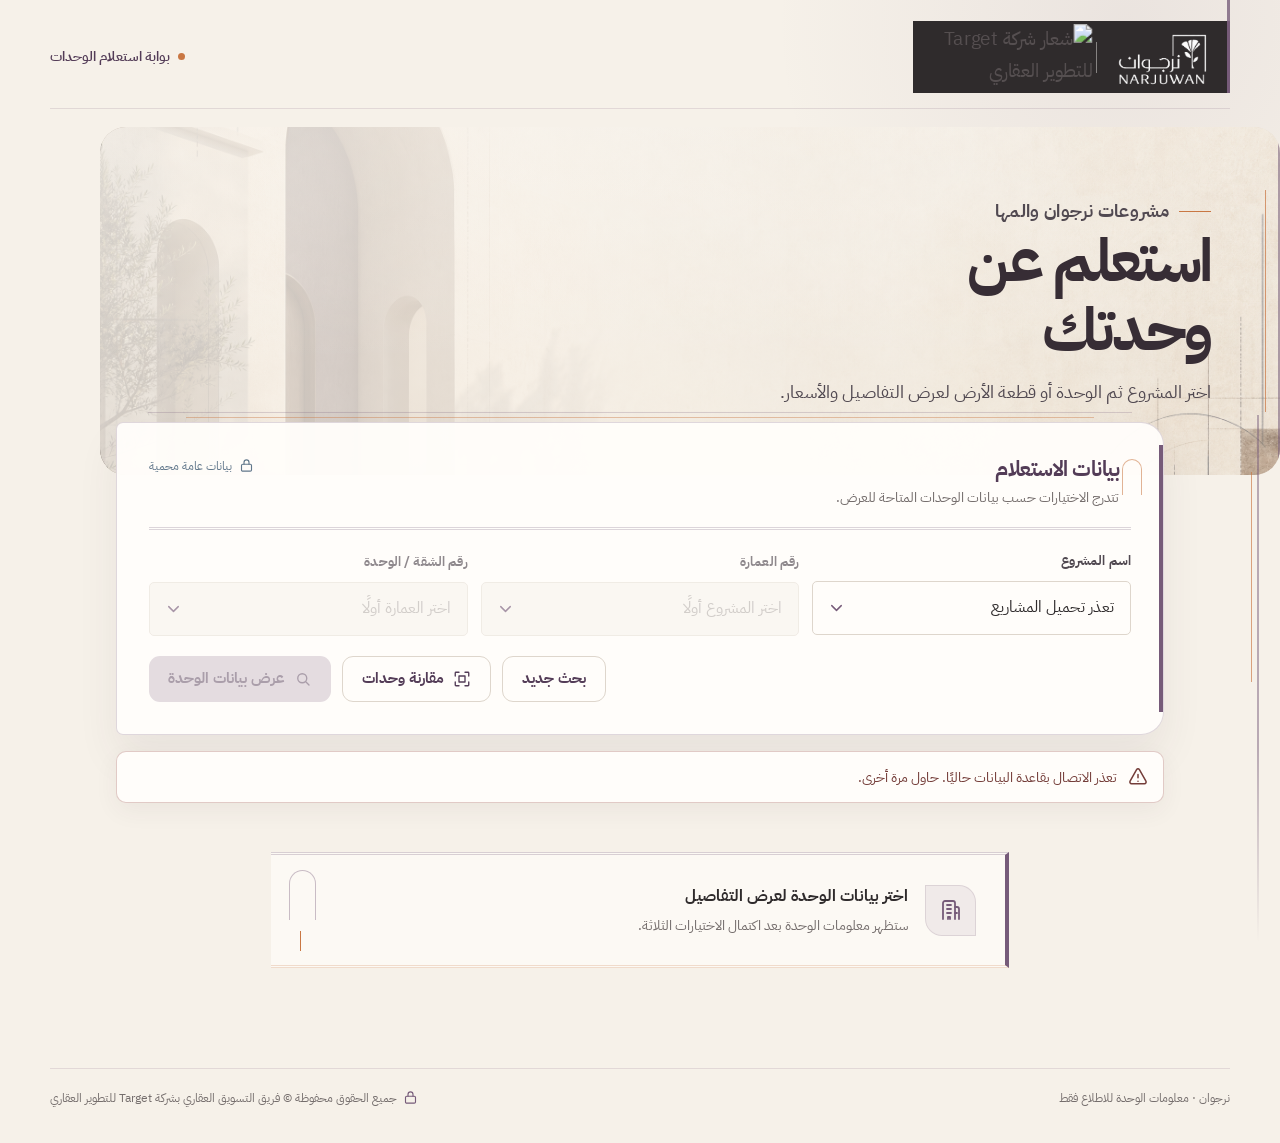
==== commit 8485bc60: "Add protected sales status management and public availability stamps" ====
--- a/index.html
+++ b/index.html
@@ -298,7 +298,29 @@
         .section-title, .detail-field { padding: 9px 11px; }
         .field-value { font-size: 0.85rem; }
       }
-    </style>
+
+/* Scoped inquiry streets: retain a compact four-direction row on mobile. */
+.detail-field > .icon{width:22px;height:22px;flex:0 0 22px}
+.land-streets-section .section-title{display:flex;align-items:center;gap:8px;flex-wrap:wrap}
+.land-streets-section .section-title h3{margin:0}
+.land-streets-section .detail-fields{display:grid;grid-template-columns:repeat(4,minmax(0,1fr));gap:0}
+.land-streets-section .detail-field{display:flex;flex-direction:column;align-items:center;justify-content:center;gap:8px;min-width:0;min-height:110px;padding:14px 4px;border-bottom:0;border-inline-end:1px solid #dde4e7;text-align:center}
+.land-streets-section .detail-field:last-child{border-inline-end:0}
+.land-streets-section .field-label{font-size:13px;line-height:1.4;white-space:nowrap}
+.land-streets-section .field-value{font-size:15px;line-height:1.4;white-space:nowrap}
+.land-streets-section .detail-field > .icon{width:24px;height:24px;flex:0 0 24px;color:#536f7c}
+.inquiry-street-badge{margin-inline-start:auto;display:inline-flex;align-items:center;gap:8px;border-radius:24px;padding:6px 12px;background:#203944;color:#fff}
+.inquiry-street-badge strong{font-size:22px;line-height:1.2}.inquiry-street-badge span{font-size:12px}
+.summary-item.street-count-summary{background:#edf3f5}.street-count-summary .summary-value{color:#203944}
+@media(max-width:400px){.land-streets-section .section-title h3{font-size:15px}.land-streets-section .field-label{font-size:12px}.land-streets-section .field-value{font-size:13px}.inquiry-street-badge{padding:5px 9px}}
+
+
+#details{position:relative;isolation:isolate}
+.availability-stamp{position:absolute;top:235px;left:50%;transform:translateX(-50%) rotate(-16deg);z-index:3;pointer-events:none;border:6px double currentColor;border-radius:12px;padding:8px 28px;font-size:clamp(40px,8vw,78px);font-weight:900;opacity:.3;white-space:nowrap;letter-spacing:2px;line-height:1.3}
+.availability-stamp.sold{color:#b42318}.availability-stamp.reserved{color:#b85b00}
+.status-badge.is-sold{color:#a32119;background:#fee9e7}.status-badge.is-reserved{color:#914600;background:#fff0d8}.status-badge.is-available{color:#17633e;background:#e7f5eb}
+@media print{.availability-stamp{opacity:.4;print-color-adjust:exact;-webkit-print-color-adjust:exact}}
+</style>
   </head>
   <body>
     <svg class="visually-hidden" aria-hidden="true" focusable="false">
@@ -452,8 +474,8 @@
         ] }
       ];
       const originalProjectLogo=document.querySelector('.narjuwan-logo-wrap').innerHTML;
-      const LAND_FIELDS=[['الاستخدام','usage_type','text'],['الزون','zone','text'],['عدد الشوارع','street_count','number'],['مجموع عروض الشوارع (م)','street_width_total','number'],['عرض الشارع شمالًا (م)','street_north','number'],['عرض الشارع جنوبًا (م)','street_south','number'],['عرض الشارع شرقًا (م)','street_east','number'],['عرض الشارع غربًا (م)','street_west','number']];
-      const LAND_SECTIONS=[{title:'بيانات القطعة',icon:'building',fields:[['رقم البلوك','building_no','text'],['رقم القطعة','unit_no','text'],['مساحة القطعة','total_area','area'],...LAND_FIELDS]},{title:'السعر قبل السعي والضرائب',icon:'wallet',fields:[['سعر المتر','price_per_sqm','money'],['قيمة الأرض','final_price','money']]}];
+      const LAND_FIELDS=[['الاستخدام','usage_type','text'],['الزون','zone','text'],['عدد الشوارع','street_count','number'],['عرض الشارع شمالًا (م)','street_north','number'],['عرض الشارع جنوبًا (م)','street_south','number'],['عرض الشارع شرقًا (م)','street_east','number'],['عرض الشارع غربًا (م)','street_west','number']];
+      const LAND_SECTIONS=[{title:'بيانات القطعة',icon:'building',fields:[['رقم البلوك','building_no','text'],['رقم القطعة','unit_no','text'],['مساحة القطعة','total_area','area'],...LAND_FIELDS.filter(([,key])=>!key.startsWith('street_'))]},{title:'الشوارع المحيطة بالقطعة',icon:'road',className:'land-streets-section',fields:[['شمالًا','street_north','number'],['جنوبًا','street_south','number'],['شرقًا','street_east','number'],['غربًا','street_west','number']]},{title:'السعر قبل السعي والضرائب',icon:'wallet',fields:[['سعر المتر','price_per_sqm','money'],['قيمة الأرض','final_price','money']]}];
       const COMPARISON_FIELDS = [
         ['العمارة', 'building_no', 'text'], ['الدور', 'floor_name', 'text'], ['رقم الوحدة', 'unit_no', 'text'], ['صافي المساحة', 'net_area', 'area'], ['إجمالي مساحة الوحدة', 'total_area', 'area'], ['موقف بدروم', 'basement_parking', 'boolean'], ['موقف بالدور الأرضي', 'ground_parking', 'boolean'], ['موقف إضافي', 'extra_parking_1', 'boolean'], ['إطلالة على شارع', 'street_view', 'boolean'], ['إطلالة على شارعين', 'two_street_view', 'boolean'], ['مجلس منفصل', 'separate_majlis', 'boolean'], ['مستودع', 'storage', 'boolean'], ['عدد التراسات', 'terraces_count', 'number'], ['عدد غرف النوم', 'bedrooms_count', 'number'], ['عدد دورات المياه', 'bathrooms_count', 'number'], ['السعر النهائي للوحدة', 'final_price', 'money']
       ];
@@ -481,7 +503,7 @@
         if(params.project_name==='eq.المها' && document.getElementById('usageSelect').value) query.set('usage_type','eq.'+document.getElementById('usageSelect').value);
         try {
           let all=[]; for(let offset=0;;offset+=500){ query.set('offset',String(offset)); query.set('limit',params.limit||'500');
-          const response = await fetch(CONFIG.supabaseUrl + '/rest/v1/' + table + '?' + query.toString(), { signal: controller.signal, headers: { 'apikey': CONFIG.supabaseAnonKey, 'Authorization': 'Bearer ' + CONFIG.supabaseAnonKey, 'Accept': 'application/json' } });
+          const response = await fetch(CONFIG.supabaseUrl + '/rest/v1/' + table + '?' + query.toString(), { cache: 'no-store', signal: controller.signal, headers: { 'apikey': CONFIG.supabaseAnonKey, 'Authorization': 'Bearer ' + CONFIG.supabaseAnonKey, 'Accept': 'application/json' } });
           if (!response.ok) throw new Error('http_' + response.status);
           const page=await response.json();all.push(...page);if(params.limit||page.length<500)return all;}
         } catch (error) {
@@ -523,7 +545,7 @@
       }
       async function loadBuildings(preferredBuilding) {
         const project = DOM.project.value; hideResults(); clearNotice();
-        document.getElementById('usageStep').hidden=project!=='المها';document.querySelector('.narjuwan-logo-wrap').innerHTML=project==='المها'?'<strong style="font-size:22px">المها</strong>':originalProjectLogo;
+        document.getElementById('usageStep').hidden=project!=='المها';document.querySelector('.narjuwan-logo-wrap').innerHTML=project==='المها'?'<img src="assets/maha-logo.svg" alt="مها الشرق" style="width:100%;height:auto">':originalProjectLogo;
         document.querySelector('label[for=buildingSelect]').textContent=project==='المها'?'رقم البلوك':'رقم العمارة';
         document.querySelector('label[for=unitSelect]').textContent=project==='المها'?'رقم القطعة':'رقم الوحدة';
         setSelectLoading(DOM.building, DOM.project.value==='المها'?'اختر رقم البلوك':'اختر رقم العمارة'); setSelectLoading(DOM.unit, DOM.project.value==='المها'?'اختر البلوك أولًا':'اختر العمارة أولًا'); updateStepStates();
@@ -550,13 +572,13 @@
         finally { setFilterLoading(false); }
       }
       function makeDetailField(label, key, type, unit) {
-        const field = element('div', 'detail-field'); field.append(element('span', 'field-label', label));if(unit.asset_kind==='land'&&key.startsWith('street_'))field.append(icon('road')); const raw = key==='street_width_total'&&unit.asset_kind==='land'?['north','south','east','west'].reduce((sum,d)=>sum+(Number(unit['street_'+d])||0),0):unit[key];
+        const field = element('div', 'detail-field'); field.append(element('span', 'field-label', label));if(unit.asset_kind==='land'&&key.startsWith('street_'))field.append(icon('road')); const raw = unit[key];
         if (type === 'boolean' && !isBlank(raw)) { const value = element('span', 'field-value boolean-value ' + (raw ? 'boolean-yes' : 'boolean-no')); value.append(icon(raw ? 'check' : 'x')); value.append(document.createTextNode(raw ? 'نعم' : 'لا')); field.append(value); }
-        else { if(unit.asset_kind==='land'&&key.startsWith('street_')&&isBlank(raw)){field.append(element('span','field-value','لا يوجد'));return field;} const value = element('span', 'field-value' + (isBlank(raw) ? ' value-empty' : ''), visibleText(raw, type)); field.append(value); }
+        else { if(unit.asset_kind==='land'&&key.startsWith('street_')&&isBlank(raw)){field.append(element('span','field-value','لا يوجد'));return field;} const value = element('span', 'field-value' + (isBlank(raw) ? ' value-empty' : ''), unit.asset_kind==='land'&&['street_north','street_south','street_east','street_west'].includes(key)&&!isBlank(raw)?formatNumber(raw,2)+' م':visibleText(raw, type)); field.append(value); }
         return field;
       }
       function unitKey(unit) { return [unit.project_name, unit.building_no, unit.unit_no].join('|'); }
-      function comparisonValue(unit, key, type) { const raw = key==='street_width_total'&&unit.asset_kind==='land'?['north','south','east','west'].reduce((sum,d)=>sum+(Number(unit['street_'+d])||0),0):unit[key]; if (type === 'boolean') return isBlank(raw) ? '—' : raw ? 'نعم' : 'لا'; return visibleText(raw, type); }
+      function comparisonValue(unit, key, type) { if(key==='unit_status')return unit.unit_status||'متاحة'; const raw = unit[key]; if (type === 'boolean') return isBlank(raw) ? '—' : raw ? 'نعم' : 'لا'; return visibleText(raw, type); }
       function renderComparePanel() {
         DOM.comparePanel.hidden = !STATE.compareOpen; clearNode(DOM.compareList); DOM.compareCount.textContent = STATE.compareUnits.length + ' / 5'; DOM.showComparison.disabled = STATE.compareUnits.length < 2; updateStepStates();
         if (!STATE.compareUnits.length) { DOM.compareList.append(element('p', 'compare-empty', 'اختر وحدة ثم اضغط «إضافة للمقارنة». يمكنك إضافة حتى خمس وحدات.')); return; }
@@ -584,19 +606,22 @@
         if (STATE.compareUnits.length < 2) { showNotice('أضف وحدتين على الأقل لعرض المقارنة.', 'info'); return; }
         clearNode(DOM.compareResults); const heading = element('div', 'compare-heading'); heading.append(element('div', null)); heading.firstChild.append(element('h2', null, 'نتائج مقارنة الوحدات'), element('p', null, 'تُبرز الخانات الملونة الفروق بين الوحدات المختارة.')); const count = element('span', 'compare-count', STATE.compareUnits.length + ' وحدات'); heading.append(count); DOM.compareResults.append(heading);
         const wrap = element('div', 'comparison-table-wrap'); const table = document.createElement('table'); table.className = 'comparison-table'; const thead = document.createElement('thead'); const headRow = document.createElement('tr'); headRow.append(element('th', null, 'المعلومة')); STATE.compareUnits.forEach(unit => headRow.append(element('th', null, (unit.asset_kind==='land'?'البلوك ':'العمارة ') + unit.building_no + ' · الوحدة ' + unit.unit_no))); thead.append(headRow); table.append(thead); const tbody = document.createElement('tbody');
-        (STATE.compareUnits.every(u=>u.asset_kind==='land')?LAND_SECTIONS.flatMap(s=>s.fields):[...COMPARISON_FIELDS,...LAND_FIELDS]).forEach(([label, key, type]) => { const row = document.createElement('tr'); row.append(element('th', null, label)); const values = STATE.compareUnits.map(unit => comparisonValue(unit, key, type)); const different = new Set(values).size > 1; values.forEach(value => row.append(element('td', different ? 'is-different' : '', value))); tbody.append(row); }); table.append(tbody); wrap.append(table); DOM.compareResults.append(wrap); DOM.compareResults.hidden = false; DOM.compareResults.scrollIntoView({ behavior: 'smooth', block: 'start' });
+        ([['الحالة','unit_status','text'],...(STATE.compareUnits.every(u=>u.asset_kind==='land')?[['عدد الشوارع','street_count','number'],...LAND_SECTIONS.flatMap(s=>s.fields)]:[...COMPARISON_FIELDS,...LAND_FIELDS])]).forEach(([label, key, type]) => { const row = document.createElement('tr'); row.append(element('th', null, label)); const values = STATE.compareUnits.map(unit => comparisonValue(unit, key, type)); const different = new Set(values).size > 1; values.forEach(value => row.append(element('td', different ? 'is-different' : '', value))); tbody.append(row); }); table.append(tbody); wrap.append(table); DOM.compareResults.append(wrap); DOM.compareResults.hidden = false; DOM.compareResults.scrollIntoView({ behavior: 'smooth', block: 'start' });
       }
       function renderUnit(unit) {
+        document.querySelectorAll('.availability-stamp').forEach(node=>node.remove());
         STATE.currentUnit = unit; clearNode(DOM.unitTop); clearNode(DOM.summary); clearNode(DOM.sections); clearNotice(); DOM.empty.hidden = true;
         const top = element('div', 'unit-top'); const titleBlock = element('div'); const breadcrumb = element('nav', 'breadcrumb'); breadcrumb.setAttribute('aria-label', 'مسار الوحدة'); [unit.project_name, (unit.asset_kind==='land'?'البلوك ':'العمارة ') + unit.building_no, (unit.asset_kind==='land'?'القطعة ':'الوحدة ') + unit.unit_no].forEach((item, index) => { if (index) breadcrumb.append(element('span', 'breadcrumb-separator', '/')); breadcrumb.append(element('span', null, item || '—')); }); titleBlock.append(breadcrumb);
-        const titleRow = element('div', 'unit-title-row'); titleRow.append(element('h2', null, (unit.asset_kind==='land'?'القطعة ':'الوحدة ') + (unit.unit_no || '—'))); if (!isBlank(unit.unit_status)) { const status = element('span', 'status-badge' + (unit.unit_status === 'مباعة' ? ' is-sold' : ''), unit.unit_status); titleRow.append(status); } titleBlock.append(titleRow); titleBlock.append(element('p', 'unit-top-meta', unit.asset_kind==='land'?'البلوك '+unit.building_no+' · '+unit.usage_type:'العمارة ' + (unit.building_no || '—') + ' · الدور ' + (unit.floor_name || '—'))); top.append(titleBlock);
+        const titleRow = element('div', 'unit-title-row'); titleRow.append(element('h2', null, (unit.asset_kind==='land'?'القطعة ':'الوحدة ') + (unit.unit_no || '—'))); { const status = element('span', 'status-badge' + (unit.unit_status === 'مباعة' ? ' is-sold' : unit.unit_status === 'محجوزة' ? ' is-reserved' : ' is-available'), unit.unit_status || 'متاحة'); titleRow.append(status); } titleBlock.append(titleRow); titleBlock.append(element('p', 'unit-top-meta', unit.asset_kind==='land'?'البلوك '+unit.building_no+' · '+unit.usage_type:'العمارة ' + (unit.building_no || '—') + ' · الدور ' + (unit.floor_name || '—'))); top.append(titleBlock);
         const tools = element('div', 'unit-tools'); const compareButton = element('button', 'button button-secondary', STATE.compareUnits.some(item => unitKey(item) === unitKey(unit)) ? 'ضمن المقارنة' : 'إضافة للمقارنة'); compareButton.type = 'button'; compareButton.append(icon('compare')); compareButton.disabled = STATE.compareUnits.some(item => unitKey(item) === unitKey(unit)) || STATE.compareUnits.length >= 5; compareButton.addEventListener('click', addCurrentUnitToCompare); const copyButton = element('button', 'button button-secondary', 'نسخ رابط الوحدة'); copyButton.type = 'button'; copyButton.append(icon('link')); copyButton.addEventListener('click', copyUnitLink); const printButton = element('button', 'button button-secondary', 'طباعة بيانات الوحدة'); printButton.type = 'button'; printButton.append(icon('print')); printButton.addEventListener('click', () => window.print()); tools.append(compareButton, copyButton, printButton); top.append(tools); DOM.unitTop.append(top);
-        const summaries = unit.asset_kind==='land' ? [['مساحة القطعة','total_area','area','ruler'],['الاستخدام','usage_type','text','building'],['عدد الشوارع','street_count','number','building'],['قيمة الأرض قبل الرسوم','final_price','money','wallet']] : [['إجمالي المساحة', 'total_area', 'area', 'ruler'], ['غرف النوم', 'bedrooms_count', 'number', 'bed'], ['دورات المياه', 'bathrooms_count', 'number', 'bath'], ['السعر النهائي', 'final_price', 'money', 'wallet']];
-        summaries.forEach(([label, key, type, iconName]) => { const item = element('div', 'summary-item'); const labelNode = element('span', 'summary-label'); labelNode.append(icon(iconName)); labelNode.append(document.createTextNode(label)); item.append(labelNode, element('strong', 'summary-value' + (isBlank(unit[key]) ? ' value-empty' : ''), visibleText(unit[key], type))); DOM.summary.append(item); });
-        (unit.asset_kind==='land'?LAND_SECTIONS:SECTION_DEFINITIONS).forEach(definition => { const section = element('section', 'detail-section' + (definition.className ? ' ' + definition.className : '')); const header = element('div', 'section-title'); header.append(icon(definition.icon), element('h3', null, definition.title)); const fields = element('div', 'detail-fields'); definition.fields.forEach(([label, key, type]) => fields.append(makeDetailField(label, key, type, unit))); section.append(header, fields); DOM.sections.append(section); });
+        const summaries = unit.asset_kind==='land' ? [['مساحة القطعة','total_area','area','ruler'],['الاستخدام','usage_type','text','building'],['عدد الشوارع','street_count','number','road'],['قيمة الأرض قبل الرسوم','final_price','money','wallet']] : [['إجمالي المساحة', 'total_area', 'area', 'ruler'], ['غرف النوم', 'bedrooms_count', 'number', 'bed'], ['دورات المياه', 'bathrooms_count', 'number', 'bath'], ['السعر النهائي', 'final_price', 'money', 'wallet']];
+        summaries.forEach(([label, key, type, iconName]) => { const item = element('div', 'summary-item'+(unit.asset_kind==='land'&&key==='street_count'?' street-count-summary':'')); const labelNode = element('span', 'summary-label'); labelNode.append(icon(iconName)); labelNode.append(document.createTextNode(label)); item.append(labelNode, element('strong', 'summary-value' + (isBlank(unit[key]) ? ' value-empty' : ''), visibleText(unit[key], type))); DOM.summary.append(item); });
+        (unit.asset_kind==='land'?LAND_SECTIONS:SECTION_DEFINITIONS).forEach(definition => { const section = element('section', 'detail-section' + (definition.className ? ' ' + definition.className : '')); const header = element('div', 'section-title'); header.append(icon(definition.icon), element('h3', null, definition.title)); if(definition.className==='land-streets-section'){const badge=element('div','inquiry-street-badge');badge.append(element('strong',null,formatNumber(unit.street_count,0)),element('span',null,'عدد الشوارع'));header.append(badge);} const fields = element('div', 'detail-fields'); definition.fields.forEach(([label, key, type]) => fields.append(makeDetailField(label, key, type, unit))); section.append(header, fields); DOM.sections.append(section); });
+        if(['محجوزة','مباعة'].includes(unit.unit_status)){const stamp=element('div','availability-stamp '+(unit.unit_status==='مباعة'?'sold':'reserved'),unit.unit_status); DOM.details.append(stamp);}
         DOM.details.hidden = false; updateUrl(); window.setTimeout(() => DOM.details.scrollIntoView({ behavior: 'smooth', block: 'start' }), 80);
       }
       function renderSkeleton() {
+        document.querySelectorAll('.availability-stamp').forEach(node=>node.remove());
         DOM.details.hidden = false; DOM.empty.hidden = true; clearNode(DOM.unitTop); clearNode(DOM.summary); clearNode(DOM.sections);
         const top = element('div', 'unit-top'); const title = element('div'); title.append(element('div', 'skeleton', '____________________')); const line = element('p', 'unit-top-meta skeleton', '________________'); title.append(line); top.append(title); DOM.unitTop.append(top);
         for (let i = 0; i < 4; i++) { const item = element('div', 'summary-item'); item.append(element('span', 'summary-label skeleton', '__________'), element('strong', 'summary-value skeleton', '___________')); DOM.summary.append(item); }
